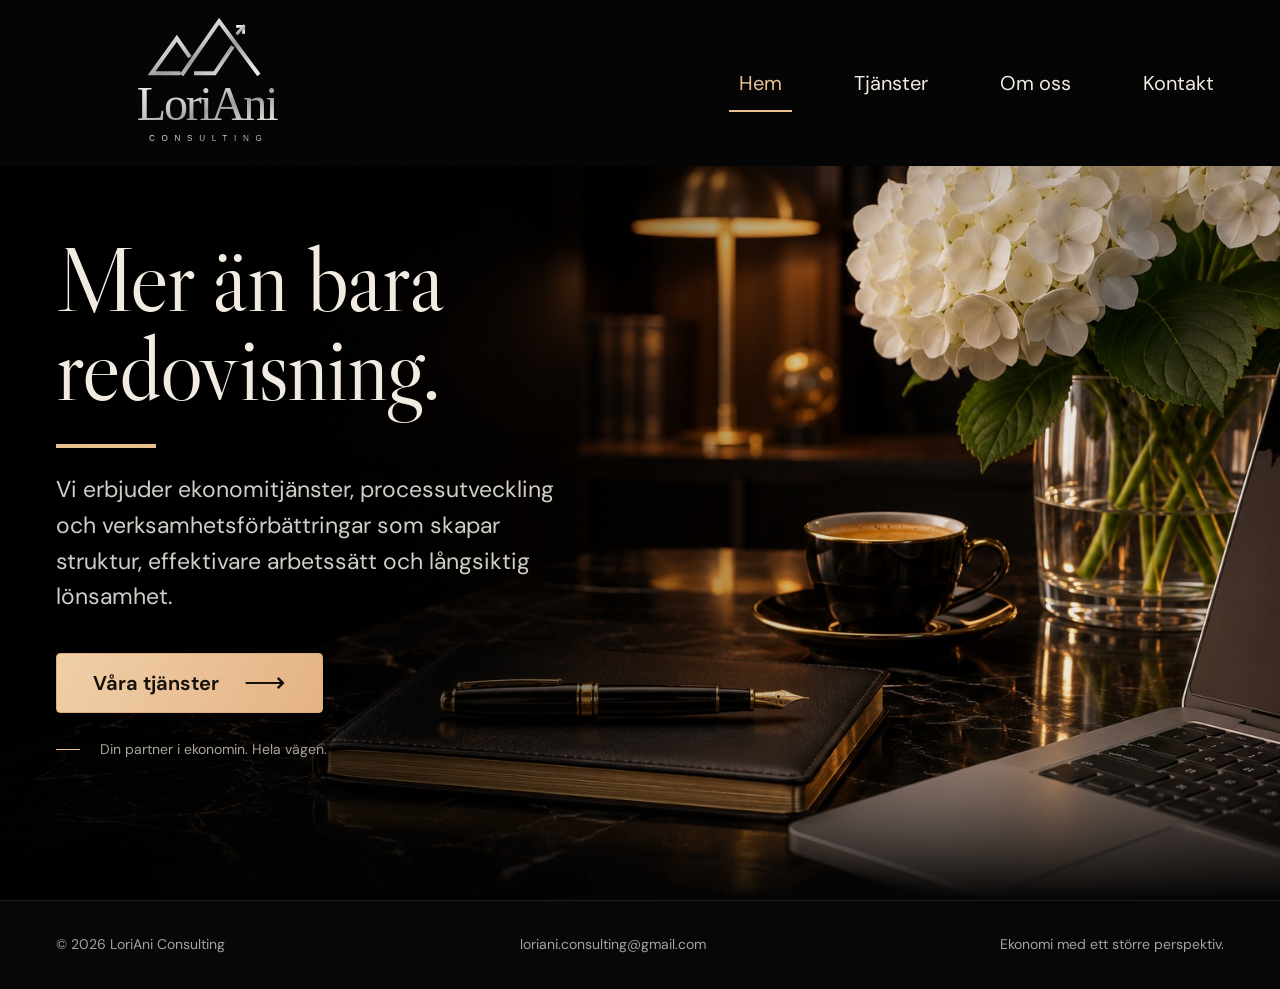
==== index.html @ d8bba94b "Build LoriAni Consulting responsive Swedish website" ====
<!doctype html>
<html lang="sv">
<head>
  <meta charset="utf-8">
  <meta name="viewport" content="width=device-width, initial-scale=1">
  <meta name="theme-color" content="#080808">
  <title>LoriAni Consulting | Mer än bara redovisning</title>
  <meta name="description" content="Ekonomitjänster, redovisning och verksamhetsutveckling som skapar struktur, effektivare arbetssätt och långsiktig lönsamhet.">
  <link rel="canonical" href="https://samirah90.github.io/loriani_consulting/">
  <meta property="og:type" content="website">
  <meta property="og:locale" content="sv_SE">
  <meta property="og:site_name" content="LoriAni Consulting">
  <meta property="og:title" content="LoriAni Consulting | Mer än bara redovisning">
  <meta property="og:description" content="Ekonomitjänster, redovisning och verksamhetsutveckling som skapar struktur, effektivare arbetssätt och långsiktig lönsamhet.">
  <meta property="og:url" content="https://samirah90.github.io/loriani_consulting/">
  <meta property="og:image" content="https://samirah90.github.io/loriani_consulting/assets/office.jpg">
  <meta name="twitter:card" content="summary_large_image">
  <link rel="icon" type="image/svg+xml" href="assets/favicon.svg">
  <link rel="preconnect" href="https://fonts.googleapis.com">
  <link rel="preconnect" href="https://fonts.gstatic.com" crossorigin>
  <link rel="preload" as="image" href="assets/office.jpg" fetchpriority="high">
  <link rel="stylesheet" href="assets/site.css">
  <script src="assets/site.js" defer></script>
</head>
<body>
  <a class="skip-link" href="#main">Hoppa till innehållet</a>
  <header class="site-header">
    <div class="container header-inner">
      <a class="brand" href="index.html" aria-label="LoriAni Consulting – hem"><img src="assets/logo.svg" width="330" height="204" alt="LoriAni Consulting"></a>
      <button class="menu-toggle" type="button" aria-label="Öppna eller stäng menyn" aria-controls="navigation" aria-expanded="false"><span></span><span></span></button>
      <nav class="nav" id="navigation" aria-label="Huvudmeny"><a href="index.html" aria-current="page">Hem</a><a href="tjanster.html">Tjänster</a><a href="om-oss.html">Om oss</a><a href="kontakt.html">Kontakt</a></nav>
    </div>
  </header>
  
<main id="main" class="home-hero">
  <div class="container home-content">
    <h1>Mer än bara<br>redovisning.</h1>
    <span class="gold-rule" aria-hidden="true"></span>
    <p>Vi erbjuder ekonomitjänster, processutveckling och verksamhetsförbättringar som skapar struktur, effektivare arbetssätt och långsiktig lönsamhet.</p>
    <a class="button" href="tjanster.html">Våra tjänster<span class="arrow" aria-hidden="true">⟶</span></a>
    <div class="home-explore">Din partner i ekonomin. Hela vägen.</div>
  </div>
</main>
  <footer class="site-footer"><div class="container footer-inner"><p>© 2026 LoriAni Consulting</p><a href="mailto:loriani.consulting@gmail.com">loriani.consulting@gmail.com</a><p>Ekonomi med ett större perspektiv.</p></div></footer>
</body>
</html>
---- assets/site.css ----
@import url('https://fonts.googleapis.com/css2?family=DM+Sans:wght@400;450;500;550;600;650;700&family=Libre+Caslon+Display&display=swap');

:root{color-scheme:dark;--bg:#080808;--text:#f1ebe1;--muted:#c6c4c0;--gold:#e8c18f;--line:rgba(226,191,145,.35);--serif:'Libre Caslon Display',Georgia,'Times New Roman',serif;--sans:'DM Sans',Arial,sans-serif}
*{box-sizing:border-box}html{scroll-behavior:smooth;scroll-padding-top:24px}body{margin:0;background:var(--bg);color:var(--text);font-family:var(--sans);font-size:18px;font-weight:400;line-height:1.55;-webkit-font-smoothing:antialiased}a{color:inherit;text-decoration:none}button,input,textarea{font:inherit}button,a,input,textarea{-webkit-tap-highlight-color:transparent}button{cursor:pointer}a:focus-visible,button:focus-visible,input:focus-visible,textarea:focus-visible{outline:2px solid var(--gold);outline-offset:6px}::selection{background:#e8c18f;color:#111}img,svg{display:block;max-width:100%}.container{width:min(1200px,calc(100% - 112px));margin-inline:auto}.skip-link{position:fixed;top:10px;left:10px;z-index:100;transform:translateY(-150%);background:var(--gold);color:#111;padding:10px 18px}.skip-link:focus{transform:translateY(0)}
.site-header{position:relative;z-index:10;background:#050505}.header-inner{min-height:166px;display:flex;align-items:center;justify-content:space-between;gap:40px}.brand{width:245px;margin-left:28px;flex-shrink:0}.brand img{width:100%;height:154px;object-fit:contain}.nav{display:flex;align-items:center;gap:52px}.nav a{position:relative;display:block;padding:17px 10px;font-size:20px;white-space:nowrap;transition:color .2s}.nav a::after{content:'';position:absolute;bottom:4px;left:0;right:0;height:2px;background:var(--gold);transform:scaleX(0);transition:transform .2s}.nav a:hover,.nav a[aria-current=page]{color:var(--gold)}.nav a:hover::after,.nav a[aria-current=page]::after{transform:scaleX(1)}.menu-toggle{display:none;background:none;border:1px solid var(--line);border-radius:4px;color:var(--text);width:46px;height:44px;padding:12px}.menu-toggle span{display:block;background:currentColor;height:1px;margin:5px 0;transition:transform .2s}
h1,h2,h3,p{margin-top:0}h1,h2,h3{font-family:var(--serif);font-weight:400;line-height:1.02}h1{font-size:clamp(64px,6.7vw,94px);letter-spacing:-1.7px}h2{font-size:48px;letter-spacing:-.6px}h3{font-size:30px;letter-spacing:-.3px}p{color:var(--muted)}.gold-rule{display:block;width:100px;height:4px;background:var(--gold);margin:25px 0}.button{display:inline-flex;justify-content:center;align-items:center;gap:25px;min-height:60px;padding:14px 36px;border:1px solid #dcad7d;border-radius:4px;background:linear-gradient(115deg,#f0cfa7,#e4b385);color:#16110c;font-size:20px;font-weight:650;line-height:1.3;box-shadow:0 6px 25px #0003;transition:transform .2s,filter .2s}.button:hover{filter:brightness(1.08);transform:translateY(-2px)}.button .arrow{font-size:29px;line-height:1;font-weight:400}.gold-subtitle{font-family:var(--serif);font-size:clamp(29px,3.4vw,45px);line-height:1.2;font-style:italic;color:var(--gold);letter-spacing:-.4px}.icon{width:52px;height:52px;color:var(--gold);fill:none;stroke:currentColor;stroke-width:1.5;stroke-linecap:round;stroke-linejoin:round;flex-shrink:0}.site-footer{border-top:1px solid rgba(232,193,143,.12);background:#070707}.footer-inner{min-height:88px;display:flex;align-items:center;justify-content:space-between;gap:24px;font-size:14px;color:#a5a29c}.footer-inner p{margin:0;color:inherit}.footer-inner a:hover{color:var(--gold)}
.home-hero{position:relative;isolation:isolate;min-height:calc(100svh - 166px);max-height:1000px;display:flex;align-items:center;overflow:hidden}.home-hero::before{content:'';position:absolute;inset:0;z-index:-2;background:url('office.jpg') center 58%/cover no-repeat}.home-hero::after{content:'';position:absolute;inset:0;z-index:-1;background:linear-gradient(90deg,rgba(0,0,0,.9),rgba(0,0,0,.65) 34%,rgba(0,0,0,.08) 67%),linear-gradient(0deg,#050505 0%,transparent 18%,transparent 85%,#0002)}.home-content{padding-top:38px;padding-bottom:108px}.home-content h1{max-width:650px;margin-bottom:0;font-size:clamp(72px,7.1vw,102px);line-height:.98}.home-content .gold-rule{margin:31px 0 24px}.home-content p{max-width:535px;font-size:23px;line-height:1.55;color:#d0cec9;margin-bottom:38px}.home-content .button{min-width:248px}.home-explore{display:flex;gap:20px;align-items:center;margin-top:26px;color:#a9a39b;font-size:14px}.home-explore::before{content:'';width:24px;height:1px;background:var(--gold)}
.services-main{position:relative;isolation:isolate;padding-top:28px;padding-bottom:52px;background:linear-gradient(180deg,#070707,#10100f 70%,#090909)}.services-main::before{content:'';position:absolute;inset:0 0 auto;height:350px;z-index:-1;background:linear-gradient(90deg,#080808 16%,#080808d9 39%,#08080819 85%),linear-gradient(0deg,#10100f,transparent 65%),url('office.jpg') right 54%/cover no-repeat;opacity:.8}.page-intro h1{margin-bottom:0}.page-intro .gold-rule{margin:17px 0}.page-intro>p{max-width:790px;font-size:20px;line-height:1.5;margin-bottom:0}.service-grid{display:grid;grid-template-columns:repeat(3,1fr);margin-top:52px}.service-card{display:flex;gap:23px;padding:23px 26px 27px;position:relative}.service-card:nth-child(3n+1){padding-left:4px}.service-card:nth-child(3n){padding-right:0}.service-card:nth-child(-n+3){border-bottom:1px solid var(--line)}.service-card:not(:nth-child(3n))::after{content:'';position:absolute;right:0;top:14px;bottom:14px;width:1px;background:var(--line)}.service-card h2{font-size:29px;line-height:1.08;margin:11px 0 13px;letter-spacing:-.5px}.service-card p{font-size:17px;line-height:1.5;margin-bottom:0}.service-card .icon{margin-top:4px}.service-cta{display:flex;align-items:center;gap:50px;padding:39px 70px 0;margin-top:24px;border-top:1px solid var(--line)}.service-cta .button{min-width:245px;flex-shrink:0}.cta-message{display:flex;align-items:center;gap:27px;border-left:1px solid var(--line);padding-left:40px}.cta-message h2{font-family:var(--sans);font-size:21px;line-height:1.4;letter-spacing:0;margin:0 0 4px;font-weight:550}.cta-message p{font-size:16px;line-height:1.45;margin:0}.cta-message .icon{width:47px;height:47px}
.about-main{position:relative;isolation:isolate;padding-top:18px;padding-bottom:54px;overflow:hidden}.about-main::before{content:'';position:absolute;z-index:-1;right:-1%;top:-40px;width:59%;height:390px;background:linear-gradient(90deg,#080808,transparent 25%),linear-gradient(0deg,#080808,transparent 24%),url('growth.jpg') center/cover no-repeat}.about-intro h1{font-size:clamp(56px,5.4vw,77px);margin:0;white-space:nowrap}.about-intro .gold-rule{margin:14px 0 10px}.about-intro .gold-subtitle{margin-bottom:12px}.about-copy{max-width:690px;font-size:20px;line-height:1.42}.about-copy p{margin-bottom:8px;color:#e0ded8}.about-copy strong{color:var(--gold);font-weight:650}.about-details{display:grid;grid-template-columns:1.65fr 1fr;gap:45px;margin-top:28px}.about-details h2{font-style:italic;color:var(--gold);font-size:38px;line-height:1.12;margin-bottom:18px}.practice-heading{display:flex;align-items:center;gap:28px}.practice-heading::after{content:'';height:1px;flex:1;background:linear-gradient(90deg,var(--line),transparent)}.practice-list{margin:0}.practice-row{display:grid;grid-template-columns:40px 242px 1fr;align-items:center;gap:17px;padding:10px 0;border-bottom:1px solid var(--line)}.practice-row:last-child{border-bottom:0}.practice-row .icon{width:35px;height:35px}.practice-row dt{font-weight:600;font-size:17px;line-height:1.25}.practice-row dd{margin:0;padding-left:18px;border-left:1px solid var(--gold);font-size:15px;line-height:1.35;color:#d3d0ca}.working-style{border-left:1px solid var(--line);padding-left:35px;margin-top:7px}.working-style p{font-size:17px;line-height:1.5;color:#dedbd5;margin-bottom:15px}.check-list{padding:0;margin:0 0 29px;list-style:none}.check-list li{position:relative;padding-left:34px;font-size:17px;font-weight:550;margin:7px 0}.check-list li::before{content:'';position:absolute;left:3px;top:7px;width:16px;height:8px;border:solid var(--gold);border-width:0 0 3px 3px;transform:rotate(-45deg)}.working-style .button{width:100%}
.contact-main{position:relative;isolation:isolate;overflow:hidden;min-height:calc(100svh - 166px);padding:20px 0 62px;background:radial-gradient(ellipse at 70% 90%,#4b321622,transparent 50%)}.contact-main::before{content:'';position:absolute;inset:auto 0 -50px;z-index:-1;height:420px;background:url('waves.svg') center bottom/cover no-repeat;pointer-events:none}.contact-grid{display:grid;grid-template-columns:1.15fr 1fr;align-items:start;gap:65px}.contact-copy{padding-top:35px}.contact-copy h1{margin:0;font-size:clamp(68px,6.4vw,90px)}.contact-copy .gold-rule{margin:22px 0}.contact-copy .gold-subtitle{font-size:41px;max-width:600px;margin-bottom:31px}.contact-copy h2{font-family:var(--sans);font-size:23px;font-weight:600;letter-spacing:0;line-height:1.4;margin-bottom:17px}.contact-copy>p:last-child{max-width:555px;font-size:22px;line-height:1.52;color:#ddd9d2}.contact-panel{padding:28px 36px 22px;border:1px solid #e1bd8f;border-radius:27px;background:linear-gradient(145deg,#4a372536,#0d0c0be8 24%,#0b0a09f5 85%,#62422525);box-shadow:inset 0 0 28px #bc8f5e0d,0 15px 50px #0004}.form-heading{display:flex;align-items:center;justify-content:center;gap:23px;padding:0 0 20px;border-bottom:1px solid var(--line);margin-bottom:17px}.form-heading h2{font-size:31px;line-height:1.08;margin:0;letter-spacing:0}.form-heading .icon{width:49px;height:49px}.form-field{margin:11px 0}.form-field label{display:block;font-size:18px;font-weight:500;margin-bottom:3px;line-height:1.4}input,textarea{width:100%;border:1px solid #8f8374;border-radius:8px;background:#ffffff09;color:var(--text);padding:9px 13px;font-size:16px;line-height:1.35;transition:border-color .2s,background .2s}input::placeholder,textarea::placeholder{color:#aaa69e}input:hover,textarea:hover{border-color:var(--gold)}input:focus,textarea:focus{background:#ffffff0d;border-color:var(--gold);outline-offset:3px}textarea{min-height:90px;resize:vertical}.contact-panel .button{width:100%;font-size:22px;margin-top:2px}.form-note{font-size:13px;text-align:center;line-height:1.4;margin:10px 0 0;color:#aaa398}.form-status{font-size:15px;color:var(--gold);margin:12px 0 0}.form-status:empty{display:none}.email-link{display:flex;align-items:center;justify-content:center;gap:15px;border-top:1px solid var(--line);padding-top:17px;margin-top:18px;font-size:19px;font-weight:500;overflow-wrap:anywhere}.email-link:hover{color:var(--gold)}.email-link .icon{width:31px;height:31px}
@media(min-width:1500px){.home-hero{min-height:760px}.home-content{padding-bottom:100px}.services-main,.about-main{min-height:calc(100svh - 254px);display:flex;align-items:center}.contact-main{display:flex;align-items:center}.about-main::before{height:450px;top:0}.about-details{margin-top:40px}.service-grid{margin-top:70px}}
@media(max-width:1100px){.container{width:calc(100% - 72px)}.header-inner{min-height:140px}.brand{width:215px;margin-left:0}.brand img{height:135px}.nav{gap:27px}.nav a{font-size:18px}.home-hero{min-height:calc(100svh - 140px)}.home-content{padding-bottom:80px}.home-content h1{font-size:80px}.home-content p{max-width:480px;font-size:21px}.service-card{gap:17px;padding-inline:20px}.service-card .icon{width:40px;height:40px}.service-card h2{font-size:26px}.service-card p{font-size:16px}.service-cta{padding:32px 15px 0;gap:30px}.cta-message{padding-left:28px;gap:20px}.about-intro h1{font-size:62px}.about-copy{max-width:60%;font-size:18px}.about-details{gap:27px;grid-template-columns:1.6fr 1fr}.practice-row{grid-template-columns:32px 195px 1fr;gap:12px}.practice-row dt{font-size:15px}.practice-row dd{font-size:14px;padding-left:12px}.working-style{padding-left:25px}.about-details h2{font-size:32px}.contact-grid{gap:38px;grid-template-columns:1.05fr 1fr}.contact-copy h1{font-size:69px}.contact-copy .gold-subtitle{font-size:35px}.contact-copy h2{font-size:20px}.contact-copy>p:last-child{font-size:20px}.contact-panel{padding-inline:25px}.form-heading h2{font-size:28px}.email-link{font-size:16px}.contact-main{min-height:calc(100svh - 140px)}}
@media(max-width:800px){.container{width:calc(100% - 48px)}.header-inner{min-height:116px}.brand{width:180px}.brand img{height:112px}.nav{gap:15px}.nav a{font-size:16px;padding-inline:7px}.home-hero{min-height:calc(100svh - 116px)}.home-content{padding-top:35px;padding-bottom:90px}.home-content h1{font-size:73px}.home-content p{max-width:425px;font-size:20px}.home-hero::before{background-position:62% center}.home-hero::after{background:linear-gradient(90deg,#000e,#0009 50%,#0001),linear-gradient(0deg,#050505,transparent 22%)}.service-grid{grid-template-columns:repeat(2,1fr);margin-top:38px}.service-card:nth-child(n){padding:25px 20px;border:0;border-bottom:1px solid var(--line)}.service-card:nth-child(2n+1){padding-left:0}.service-card:nth-child(2n){padding-right:0}.service-card:nth-child(n)::after{display:none}.service-card:nth-child(2n+1)::after{display:block}.service-card:nth-last-child(-n+2){border-bottom:0}.service-cta{padding-inline:0;gap:25px}.service-cta .button{min-width:190px;padding-inline:20px}.cta-message{padding-left:25px}.cta-message .icon{display:none}.cta-message h2{font-size:18px}.cta-message p{font-size:15px}.page-intro h1{font-size:69px}.page-intro>p{font-size:18px;max-width:580px}.about-main{padding-top:28px}.about-intro h1{white-space:normal;font-size:58px;max-width:580px}.about-intro .gold-subtitle{font-size:34px}.about-copy{max-width:72%;font-size:17px}.about-main::before{top:80px;width:70%;right:-10%;opacity:.7}.about-details{grid-template-columns:1fr;gap:28px;margin-top:35px}.practice-row{grid-template-columns:36px 240px 1fr;gap:16px}.practice-row dt{font-size:17px}.practice-row dd{font-size:16px}.working-style{padding:26px 0 0;border-left:0;border-top:1px solid var(--line)}.working-style .button{width:auto;min-width:230px}.check-list{display:grid;grid-template-columns:1fr 1fr;margin-bottom:24px}.about-details h2{font-size:36px}.contact-grid{grid-template-columns:1fr;gap:26px;max-width:620px;margin:auto}.contact-copy{padding-top:13px}.contact-copy h1{font-size:73px}.contact-copy .gold-subtitle{font-size:35px;margin-bottom:23px}.contact-copy>p:last-child{font-size:19px;margin-bottom:0}.contact-main::before{bottom:20%;height:500px;width:180%;left:-50%;opacity:.5}.contact-panel{padding:28px 32px}.form-heading h2{font-size:33px}.email-link{font-size:19px}.footer-inner{font-size:13px}}
@media(max-width:560px){body{font-size:17px}.container{width:calc(100% - 40px)}.header-inner{min-height:104px;gap:18px}.brand{width:158px;margin-left:-12px}.brand img{height:100px}.menu-toggle{display:block}.nav{display:none;position:absolute;top:104px;left:0;right:0;gap:0;padding:14px 20px 23px;background:#080808f7;border-bottom:1px solid var(--line);box-shadow:0 20px 30px #0005}.nav.is-open{display:flex;flex-direction:column;align-items:stretch}.nav a{padding:11px 10px;font-size:18px}.nav a::after{bottom:3px;right:auto;width:35px;left:10px}.menu-toggle[aria-expanded=true] span:first-child{transform:translateY(3px) rotate(45deg)}.menu-toggle[aria-expanded=true] span:last-child{transform:translateY(-3px) rotate(-45deg)}.home-hero{min-height:calc(100svh - 104px);align-items:flex-start;max-height:none}.home-content{padding-top:51px;padding-bottom:185px}.home-content h1{font-size:clamp(58px,13.7vw,76px);letter-spacing:-1px;line-height:1.03}.home-content .gold-rule{width:75px;height:3px;margin:25px 0 21px}.home-content p{font-size:18px;max-width:340px;margin-bottom:28px;line-height:1.6}.home-content .button{min-width:217px;min-height:55px;font-size:18px;padding:13px 25px}.home-hero::before{background-position:65% bottom;background-size:auto 100%}.home-hero::after{background:linear-gradient(90deg,#000d,#0007 75%),linear-gradient(0deg,#050505,transparent 18%,#0002 60%,#0008)}.home-explore{font-size:13px;margin-top:19px}.services-main{padding-top:33px;padding-bottom:38px}.services-main::before{height:270px;opacity:.45;background-position:right center}.page-intro h1{font-size:59px;letter-spacing:-1px}.page-intro>p{font-size:17px}.gold-rule{width:74px;height:3px}.service-grid{grid-template-columns:1fr;margin-top:24px}.service-card:nth-child(n){padding:23px 0;gap:22px;border-bottom:1px solid var(--line)}.service-card:last-child{border-bottom:0}.service-card:nth-child(n)::after{display:none}.service-card .icon{width:43px;height:43px}.service-card h2{font-size:29px;margin-top:5px;margin-bottom:9px}.service-card p{font-size:16px}.service-cta{flex-direction:column-reverse;align-items:stretch;gap:23px;margin-top:20px;padding-top:25px}.service-cta .button{width:100%}.cta-message{padding:0;border:0;gap:18px}.cta-message .icon{display:block;width:43px;height:43px}.cta-message h2{font-size:18px}.cta-message p{font-size:15px}.about-main{padding-top:30px;padding-bottom:38px}.about-intro h1{font-size:53px;letter-spacing:-1px;max-width:350px}.about-intro .gold-rule{margin-top:20px;margin-bottom:19px}.about-intro .gold-subtitle{font-size:31px;max-width:340px}.about-copy{max-width:100%;padding-top:170px;font-size:17px}.about-main::before{width:100%;height:290px;top:200px;right:-12%;opacity:.95;background:linear-gradient(90deg,#08080899,transparent 30%),linear-gradient(0deg,#080808,transparent 25%,transparent 75%,#080808),url('growth.jpg') center/cover}.about-copy p{margin-bottom:14px}.about-details{margin-top:25px}.about-details h2{font-size:33px}.practice-heading{gap:15px}.practice-row{grid-template-columns:35px 1fr;gap:5px 16px;padding:15px 0}.practice-row .icon{grid-row:1/3;align-self:start;width:33px;height:33px}.practice-row dt{font-size:16px;line-height:1.4}.practice-row dd{grid-column:2;padding-left:0;border-left:0;font-size:15px;line-height:1.5}.working-style{padding-top:26px}.working-style p{font-size:16px}.check-list{display:block}.check-list li{font-size:16px;margin:10px 0}.working-style .button{width:100%}.contact-main{padding-top:24px;padding-bottom:38px}.contact-copy{padding-top:5px}.contact-copy h1{font-size:61px;letter-spacing:-1.5px}.contact-copy .gold-rule{margin:21px 0}.contact-copy .gold-subtitle{font-size:31px;margin-bottom:26px}.contact-copy h2{font-size:19px;max-width:330px}.contact-copy>p:last-child{font-size:17px;line-height:1.6}.contact-grid{gap:31px}.contact-panel{padding:25px 20px 22px;border-radius:19px}.form-heading{gap:15px;padding-bottom:19px;margin-bottom:19px}.form-heading h2{font-size:27px}.form-heading .icon{width:39px;height:39px}.form-field{margin:14px 0}.form-field label{font-size:16px;margin-bottom:6px}input,textarea{padding:11px 12px;font-size:16px}.contact-panel .button{font-size:19px;min-height:56px;padding-inline:18px}.email-link{gap:10px;font-size:clamp(14px,3.8vw,18px);padding-top:18px}.email-link .icon{width:26px;height:26px}.form-note{font-size:13px}.footer-inner{padding-block:22px;min-height:95px;flex-direction:column;gap:6px;text-align:center;font-size:13px}.button .arrow{font-size:26px}}
@media(prefers-reduced-motion:reduce){html{scroll-behavior:auto}*,*::before,*::after{transition:none!important;animation:none!important}}
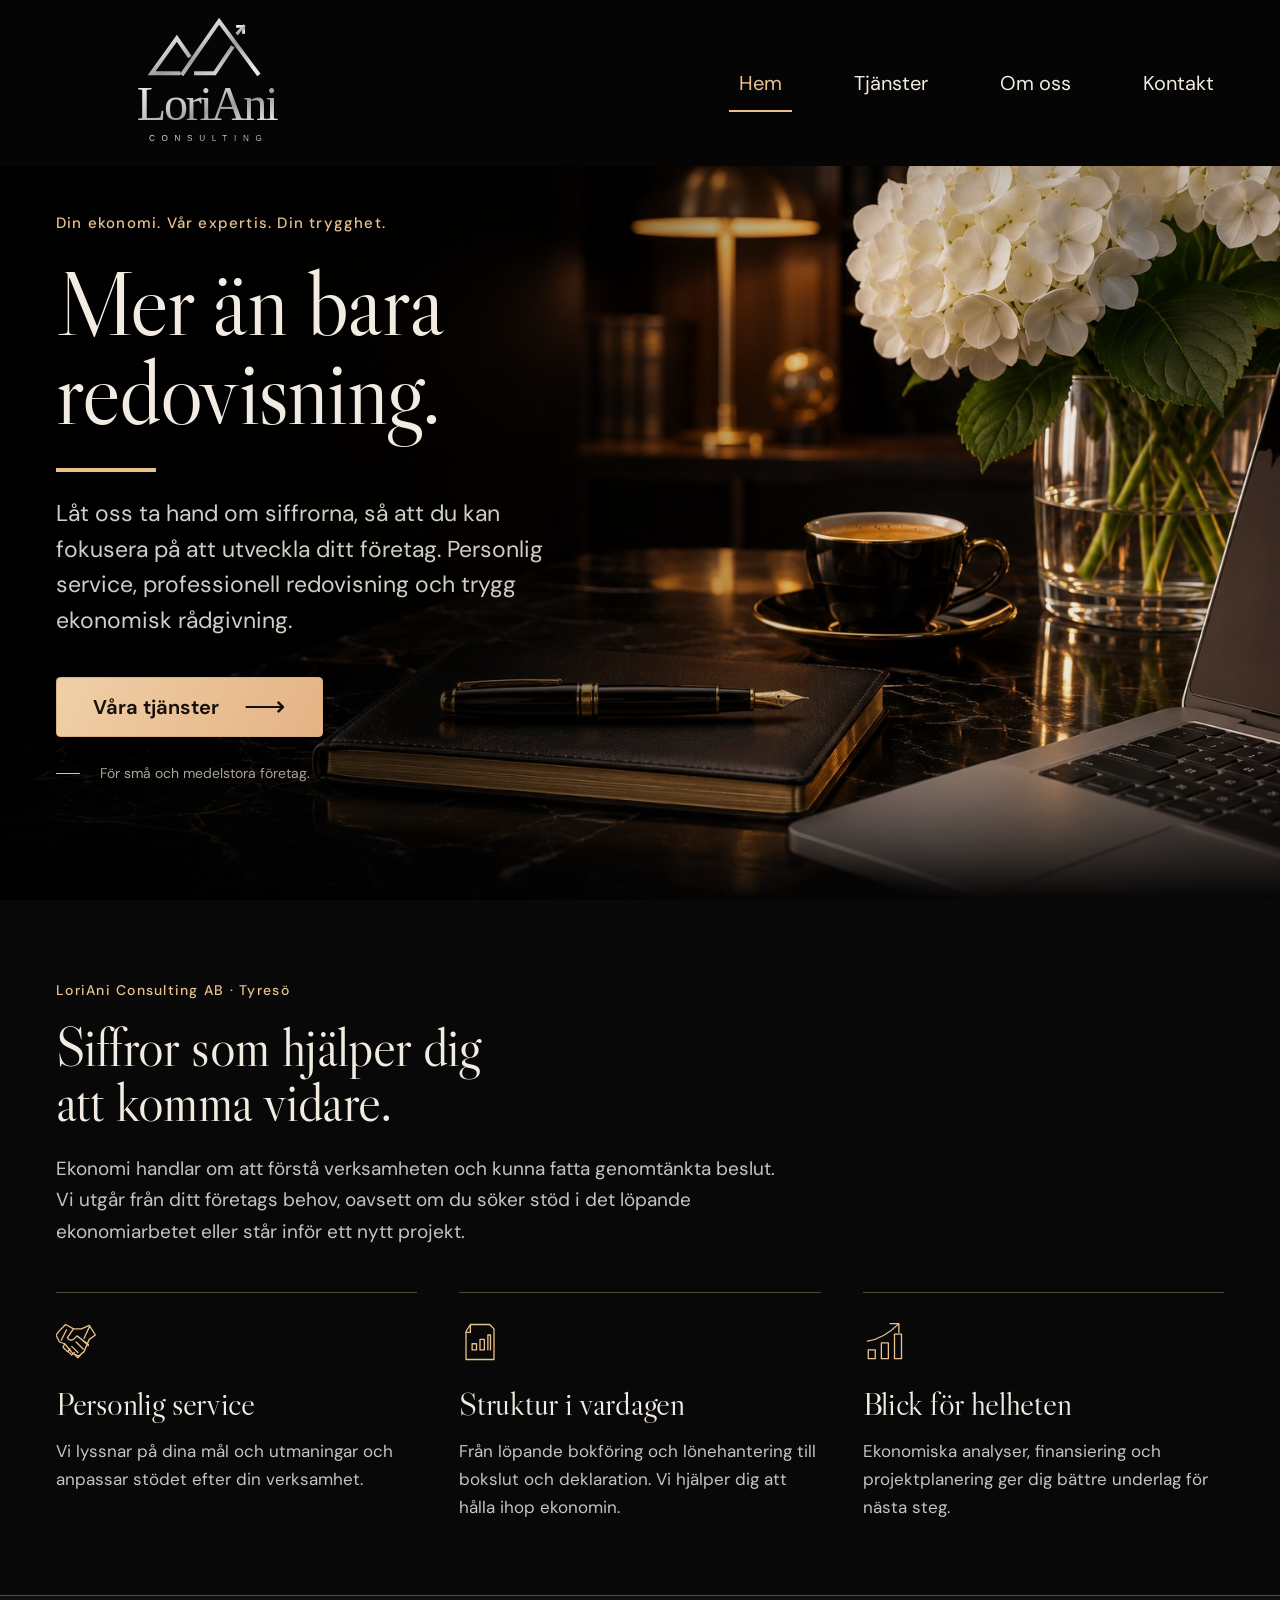
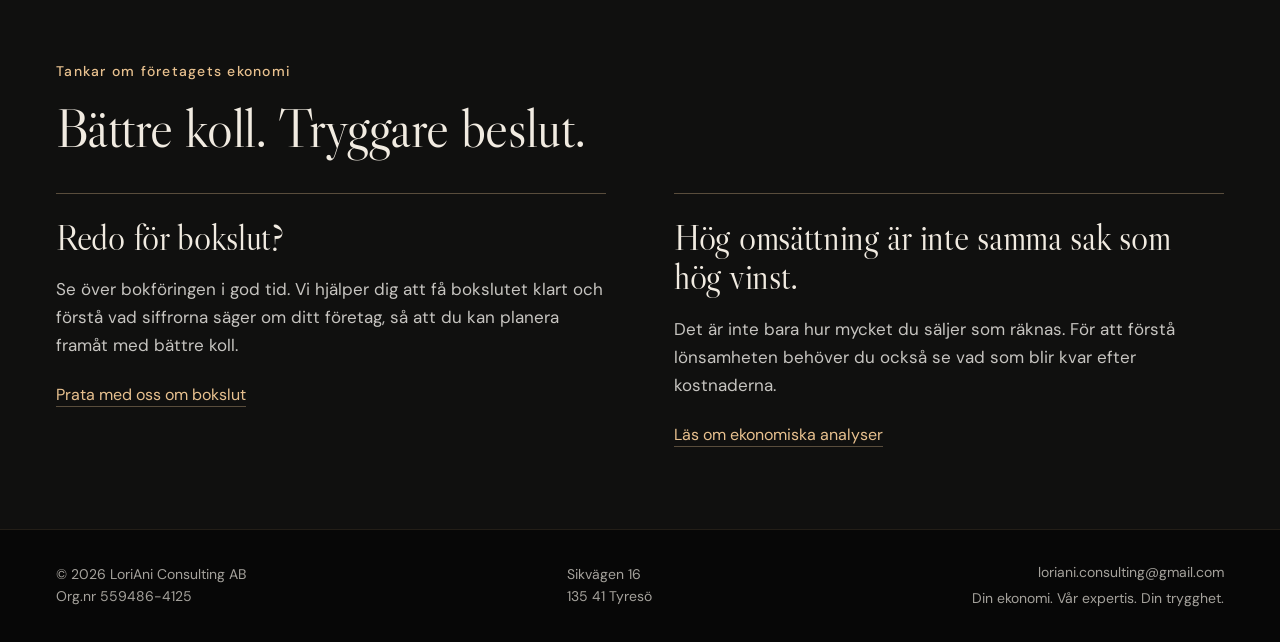
==== commit 3b8d3b67: "Update company details and adapt website copy from business Instagram" ====
--- a/index.html
+++ b/index.html
@@ -4,14 +4,14 @@
   <meta charset="utf-8">
   <meta name="viewport" content="width=device-width, initial-scale=1">
   <meta name="theme-color" content="#080808">
-  <title>LoriAni Consulting | Mer än bara redovisning</title>
-  <meta name="description" content="Ekonomitjänster, redovisning och verksamhetsutveckling som skapar struktur, effektivare arbetssätt och långsiktig lönsamhet.">
+  <title>LoriAni Consulting AB | Din ekonomi. Vår expertis. Din trygghet.</title>
+  <meta name="description" content="Personlig service, professionell redovisning och ekonomisk rådgivning för små och medelstora företag. LoriAni Consulting AB i Tyresö.">
   <link rel="canonical" href="https://samirah90.github.io/loriani_consulting/">
   <meta property="og:type" content="website">
   <meta property="og:locale" content="sv_SE">
-  <meta property="og:site_name" content="LoriAni Consulting">
-  <meta property="og:title" content="LoriAni Consulting | Mer än bara redovisning">
-  <meta property="og:description" content="Ekonomitjänster, redovisning och verksamhetsutveckling som skapar struktur, effektivare arbetssätt och långsiktig lönsamhet.">
+  <meta property="og:site_name" content="LoriAni Consulting AB">
+  <meta property="og:title" content="LoriAni Consulting AB | Din ekonomi. Vår expertis. Din trygghet.">
+  <meta property="og:description" content="Personlig service, professionell redovisning och ekonomisk rådgivning för små och medelstora företag. LoriAni Consulting AB i Tyresö.">
   <meta property="og:url" content="https://samirah90.github.io/loriani_consulting/">
   <meta property="og:image" content="https://samirah90.github.io/loriani_consulting/assets/office.jpg">
   <meta name="twitter:card" content="summary_large_image">
@@ -20,7 +20,9 @@
   <link rel="preconnect" href="https://fonts.gstatic.com" crossorigin>
   <link rel="preload" as="image" href="assets/office.jpg" fetchpriority="high">
   <link rel="stylesheet" href="assets/site.css">
+  <link rel="stylesheet" href="assets/content.css">
   <script src="assets/site.js" defer></script>
+  <script type="application/ld+json">{"@context": "https://schema.org", "@type": "Organization", "name": "LoriAni Consulting AB", "url": "https://samirah90.github.io/loriani_consulting/", "logo": "https://samirah90.github.io/loriani_consulting/assets/logo.svg", "email": "loriani.consulting@gmail.com", "identifier": "559486-4125", "foundingDate": "2024-06-11", "address": {"@type": "PostalAddress", "streetAddress": "Sikvägen 16", "postalCode": "135 41", "addressLocality": "Tyresö", "addressCountry": "SE"}}</script>
 </head>
 <body>
   <a class="skip-link" href="#main">Hoppa till innehållet</a>
@@ -31,16 +33,27 @@
       <nav class="nav" id="navigation" aria-label="Huvudmeny"><a href="index.html" aria-current="page">Hem</a><a href="tjanster.html">Tjänster</a><a href="om-oss.html">Om oss</a><a href="kontakt.html">Kontakt</a></nav>
     </div>
   </header>
-  
-<main id="main" class="home-hero">
+
+<main id="main">
+<section class="home-hero" aria-labelledby="home-title">
   <div class="container home-content">
-    <h1>Mer än bara<br>redovisning.</h1>
+    <p class="hero-eyebrow">Din ekonomi. Vår expertis. Din trygghet.</p>
+    <h1 id="home-title">Mer än bara<br>redovisning.</h1>
     <span class="gold-rule" aria-hidden="true"></span>
-    <p>Vi erbjuder ekonomitjänster, processutveckling och verksamhetsförbättringar som skapar struktur, effektivare arbetssätt och långsiktig lönsamhet.</p>
+    <p>Låt oss ta hand om siffrorna, så att du kan fokusera på att utveckla ditt företag. Personlig service, professionell redovisning och trygg ekonomisk rådgivning.</p>
     <a class="button" href="tjanster.html">Våra tjänster<span class="arrow" aria-hidden="true">⟶</span></a>
-    <div class="home-explore">Din partner i ekonomin. Hela vägen.</div>
+    <div class="home-explore">För små och medelstora företag.</div>
   </div>
+</section>
+<section class="home-intro" aria-labelledby="intro-title"><div class="container">
+  <div class="intro-heading"><p class="section-kicker">LoriAni Consulting AB · Tyresö</p><h2 id="intro-title">Siffror som hjälper dig<br>att komma vidare.</h2><p>Ekonomi handlar om att förstå verksamheten och kunna fatta genomtänkta beslut. Vi utgår från ditt företags behov, oavsett om du söker stöd i det löpande ekonomiarbetet eller står inför ett nytt projekt.</p></div>
+  <div class="value-grid"><article><svg class="icon" viewBox="0 0 48 48" aria-hidden="true"><path d="m4 11 7-7 9 5h9l9-4 7 11-7 5-6 14-6 5-7-3-9-11-6-2-4-8zM12 10 6 22m32-15-6 13m-12-11-7 10c2 4 6 4 9 0l2-2 13 10M18 29l7 7m-2-12 8 8m-3-12 9 8M10 26l-2 4 5 5 3-3m-2 3 4 4 3-3m0 2 4 4 3-3"/></svg><h3>Personlig service</h3><p>Vi lyssnar på dina mål och utmaningar och anpassar stödet efter din verksamhet.</p></article><article><svg class="icon" viewBox="0 0 48 48" aria-hidden="true"><path d="M13 4h22l5 5v35H8V12zM13 4v9H8"/><path d="M15 33v-7h5v7zm9 0V21h5v12zm9 0V16h3v17"/></svg><h3>Struktur i vardagen</h3><p>Från löpande bokföring och lönehantering till bokslut och deklaration. Vi hjälper dig att hålla ihop ekonomin.</p></article><article><svg class="icon" viewBox="0 0 48 48" aria-hidden="true"><path d="M6 43V33h8v10zm15 0V25h8v18zm15 0V15h8v28zM5 23C19 21 32 12 41 3M31 3h10v10"/></svg><h3>Blick för helheten</h3><p>Ekonomiska analyser, finansiering och projektplanering ger dig bättre underlag för nästa steg.</p></article></div>
+</div></section>
+<section class="insights-section" aria-labelledby="insights-title"><div class="container">
+  <p class="section-kicker">Tankar om företagets ekonomi</p><h2 id="insights-title">Bättre koll. Tryggare beslut.</h2>
+  <div class="insight-grid"><article><h3>Redo för bokslut?</h3><p>Se över bokföringen i god tid. Vi hjälper dig att få bokslutet klart och förstå vad siffrorna säger om ditt företag, så att du kan planera framåt med bättre koll.</p><a class="text-link" href="kontakt.html">Prata med oss om bokslut</a></article><article><h3>Hög omsättning är inte samma sak som hög vinst.</h3><p>Det är inte bara hur mycket du säljer som räknas. För att förstå lönsamheten behöver du också se vad som blir kvar efter kostnaderna.</p><a class="text-link" href="tjanster.html#ekonomiska-analyser">Läs om ekonomiska analyser</a></article></div>
+</div></section>
 </main>
-  <footer class="site-footer"><div class="container footer-inner"><p>© 2026 LoriAni Consulting</p><a href="mailto:loriani.consulting@gmail.com">loriani.consulting@gmail.com</a><p>Ekonomi med ett större perspektiv.</p></div></footer>
+  <footer class="site-footer"><div class="container footer-inner"><p>© 2026 LoriAni Consulting AB<br><span>Org.nr 559486-4125</span></p><address>Sikvägen 16<br>135 41 Tyresö</address><div class="footer-contact"><a href="mailto:loriani.consulting@gmail.com">loriani.consulting@gmail.com</a><p>Din ekonomi. Vår expertis. Din trygghet.</p></div></div></footer>
 </body>
 </html>
--- a/assets/site.css
+++ b/assets/site.css
@@ -5,11 +5,11 @@
 .site-header{position:relative;z-index:10;background:#050505}.header-inner{min-height:166px;display:flex;align-items:center;justify-content:space-between;gap:40px}.brand{width:245px;margin-left:28px;flex-shrink:0}.brand img{width:100%;height:154px;object-fit:contain}.nav{display:flex;align-items:center;gap:52px}.nav a{position:relative;display:block;padding:17px 10px;font-size:20px;white-space:nowrap;transition:color .2s}.nav a::after{content:'';position:absolute;bottom:4px;left:0;right:0;height:2px;background:var(--gold);transform:scaleX(0);transition:transform .2s}.nav a:hover,.nav a[aria-current=page]{color:var(--gold)}.nav a:hover::after,.nav a[aria-current=page]::after{transform:scaleX(1)}.menu-toggle{display:none;background:none;border:1px solid var(--line);border-radius:4px;color:var(--text);width:46px;height:44px;padding:12px}.menu-toggle span{display:block;background:currentColor;height:1px;margin:5px 0;transition:transform .2s}
 h1,h2,h3,p{margin-top:0}h1,h2,h3{font-family:var(--serif);font-weight:400;line-height:1.02}h1{font-size:clamp(64px,6.7vw,94px);letter-spacing:-1.7px}h2{font-size:48px;letter-spacing:-.6px}h3{font-size:30px;letter-spacing:-.3px}p{color:var(--muted)}.gold-rule{display:block;width:100px;height:4px;background:var(--gold);margin:25px 0}.button{display:inline-flex;justify-content:center;align-items:center;gap:25px;min-height:60px;padding:14px 36px;border:1px solid #dcad7d;border-radius:4px;background:linear-gradient(115deg,#f0cfa7,#e4b385);color:#16110c;font-size:20px;font-weight:650;line-height:1.3;box-shadow:0 6px 25px #0003;transition:transform .2s,filter .2s}.button:hover{filter:brightness(1.08);transform:translateY(-2px)}.button .arrow{font-size:29px;line-height:1;font-weight:400}.gold-subtitle{font-family:var(--serif);font-size:clamp(29px,3.4vw,45px);line-height:1.2;font-style:italic;color:var(--gold);letter-spacing:-.4px}.icon{width:52px;height:52px;color:var(--gold);fill:none;stroke:currentColor;stroke-width:1.5;stroke-linecap:round;stroke-linejoin:round;flex-shrink:0}.site-footer{border-top:1px solid rgba(232,193,143,.12);background:#070707}.footer-inner{min-height:88px;display:flex;align-items:center;justify-content:space-between;gap:24px;font-size:14px;color:#a5a29c}.footer-inner p{margin:0;color:inherit}.footer-inner a:hover{color:var(--gold)}
 .home-hero{position:relative;isolation:isolate;min-height:calc(100svh - 166px);max-height:1000px;display:flex;align-items:center;overflow:hidden}.home-hero::before{content:'';position:absolute;inset:0;z-index:-2;background:url('office.jpg') center 58%/cover no-repeat}.home-hero::after{content:'';position:absolute;inset:0;z-index:-1;background:linear-gradient(90deg,rgba(0,0,0,.9),rgba(0,0,0,.65) 34%,rgba(0,0,0,.08) 67%),linear-gradient(0deg,#050505 0%,transparent 18%,transparent 85%,#0002)}.home-content{padding-top:38px;padding-bottom:108px}.home-content h1{max-width:650px;margin-bottom:0;font-size:clamp(72px,7.1vw,102px);line-height:.98}.home-content .gold-rule{margin:31px 0 24px}.home-content p{max-width:535px;font-size:23px;line-height:1.55;color:#d0cec9;margin-bottom:38px}.home-content .button{min-width:248px}.home-explore{display:flex;gap:20px;align-items:center;margin-top:26px;color:#a9a39b;font-size:14px}.home-explore::before{content:'';width:24px;height:1px;background:var(--gold)}
-.services-main{position:relative;isolation:isolate;padding-top:28px;padding-bottom:52px;background:linear-gradient(180deg,#070707,#10100f 70%,#090909)}.services-main::before{content:'';position:absolute;inset:0 0 auto;height:350px;z-index:-1;background:linear-gradient(90deg,#080808 16%,#080808d9 39%,#08080819 85%),linear-gradient(0deg,#10100f,transparent 65%),url('office.jpg') right 54%/cover no-repeat;opacity:.8}.page-intro h1{margin-bottom:0}.page-intro .gold-rule{margin:17px 0}.page-intro>p{max-width:790px;font-size:20px;line-height:1.5;margin-bottom:0}.service-grid{display:grid;grid-template-columns:repeat(3,1fr);margin-top:52px}.service-card{display:flex;gap:23px;padding:23px 26px 27px;position:relative}.service-card:nth-child(3n+1){padding-left:4px}.service-card:nth-child(3n){padding-right:0}.service-card:nth-child(-n+3){border-bottom:1px solid var(--line)}.service-card:not(:nth-child(3n))::after{content:'';position:absolute;right:0;top:14px;bottom:14px;width:1px;background:var(--line)}.service-card h2{font-size:29px;line-height:1.08;margin:11px 0 13px;letter-spacing:-.5px}.service-card p{font-size:17px;line-height:1.5;margin-bottom:0}.service-card .icon{margin-top:4px}.service-cta{display:flex;align-items:center;gap:50px;padding:39px 70px 0;margin-top:24px;border-top:1px solid var(--line)}.service-cta .button{min-width:245px;flex-shrink:0}.cta-message{display:flex;align-items:center;gap:27px;border-left:1px solid var(--line);padding-left:40px}.cta-message h2{font-family:var(--sans);font-size:21px;line-height:1.4;letter-spacing:0;margin:0 0 4px;font-weight:550}.cta-message p{font-size:16px;line-height:1.45;margin:0}.cta-message .icon{width:47px;height:47px}
-.about-main{position:relative;isolation:isolate;padding-top:18px;padding-bottom:54px;overflow:hidden}.about-main::before{content:'';position:absolute;z-index:-1;right:-1%;top:-40px;width:59%;height:390px;background:linear-gradient(90deg,#080808,transparent 25%),linear-gradient(0deg,#080808,transparent 24%),url('growth.jpg') center/cover no-repeat}.about-intro h1{font-size:clamp(56px,5.4vw,77px);margin:0;white-space:nowrap}.about-intro .gold-rule{margin:14px 0 10px}.about-intro .gold-subtitle{margin-bottom:12px}.about-copy{max-width:690px;font-size:20px;line-height:1.42}.about-copy p{margin-bottom:8px;color:#e0ded8}.about-copy strong{color:var(--gold);font-weight:650}.about-details{display:grid;grid-template-columns:1.65fr 1fr;gap:45px;margin-top:28px}.about-details h2{font-style:italic;color:var(--gold);font-size:38px;line-height:1.12;margin-bottom:18px}.practice-heading{display:flex;align-items:center;gap:28px}.practice-heading::after{content:'';height:1px;flex:1;background:linear-gradient(90deg,var(--line),transparent)}.practice-list{margin:0}.practice-row{display:grid;grid-template-columns:40px 242px 1fr;align-items:center;gap:17px;padding:10px 0;border-bottom:1px solid var(--line)}.practice-row:last-child{border-bottom:0}.practice-row .icon{width:35px;height:35px}.practice-row dt{font-weight:600;font-size:17px;line-height:1.25}.practice-row dd{margin:0;padding-left:18px;border-left:1px solid var(--gold);font-size:15px;line-height:1.35;color:#d3d0ca}.working-style{border-left:1px solid var(--line);padding-left:35px;margin-top:7px}.working-style p{font-size:17px;line-height:1.5;color:#dedbd5;margin-bottom:15px}.check-list{padding:0;margin:0 0 29px;list-style:none}.check-list li{position:relative;padding-left:34px;font-size:17px;font-weight:550;margin:7px 0}.check-list li::before{content:'';position:absolute;left:3px;top:7px;width:16px;height:8px;border:solid var(--gold);border-width:0 0 3px 3px;transform:rotate(-45deg)}.working-style .button{width:100%}
-.contact-main{position:relative;isolation:isolate;overflow:hidden;min-height:calc(100svh - 166px);padding:20px 0 62px;background:radial-gradient(ellipse at 70% 90%,#4b321622,transparent 50%)}.contact-main::before{content:'';position:absolute;inset:auto 0 -50px;z-index:-1;height:420px;background:url('waves.svg') center bottom/cover no-repeat;pointer-events:none}.contact-grid{display:grid;grid-template-columns:1.15fr 1fr;align-items:start;gap:65px}.contact-copy{padding-top:35px}.contact-copy h1{margin:0;font-size:clamp(68px,6.4vw,90px)}.contact-copy .gold-rule{margin:22px 0}.contact-copy .gold-subtitle{font-size:41px;max-width:600px;margin-bottom:31px}.contact-copy h2{font-family:var(--sans);font-size:23px;font-weight:600;letter-spacing:0;line-height:1.4;margin-bottom:17px}.contact-copy>p:last-child{max-width:555px;font-size:22px;line-height:1.52;color:#ddd9d2}.contact-panel{padding:28px 36px 22px;border:1px solid #e1bd8f;border-radius:27px;background:linear-gradient(145deg,#4a372536,#0d0c0be8 24%,#0b0a09f5 85%,#62422525);box-shadow:inset 0 0 28px #bc8f5e0d,0 15px 50px #0004}.form-heading{display:flex;align-items:center;justify-content:center;gap:23px;padding:0 0 20px;border-bottom:1px solid var(--line);margin-bottom:17px}.form-heading h2{font-size:31px;line-height:1.08;margin:0;letter-spacing:0}.form-heading .icon{width:49px;height:49px}.form-field{margin:11px 0}.form-field label{display:block;font-size:18px;font-weight:500;margin-bottom:3px;line-height:1.4}input,textarea{width:100%;border:1px solid #8f8374;border-radius:8px;background:#ffffff09;color:var(--text);padding:9px 13px;font-size:16px;line-height:1.35;transition:border-color .2s,background .2s}input::placeholder,textarea::placeholder{color:#aaa69e}input:hover,textarea:hover{border-color:var(--gold)}input:focus,textarea:focus{background:#ffffff0d;border-color:var(--gold);outline-offset:3px}textarea{min-height:90px;resize:vertical}.contact-panel .button{width:100%;font-size:22px;margin-top:2px}.form-note{font-size:13px;text-align:center;line-height:1.4;margin:10px 0 0;color:#aaa398}.form-status{font-size:15px;color:var(--gold);margin:12px 0 0}.form-status:empty{display:none}.email-link{display:flex;align-items:center;justify-content:center;gap:15px;border-top:1px solid var(--line);padding-top:17px;margin-top:18px;font-size:19px;font-weight:500;overflow-wrap:anywhere}.email-link:hover{color:var(--gold)}.email-link .icon{width:31px;height:31px}
+.services-main{position:relative;isolation:isolate;padding-top:28px;padding-bottom:52px;background:linear-gradient(180deg,#070707,#10100f 70%,#090909)}.services-main::before{content:'';position:absolute;inset:0 0 auto;height:350px;z-index:-1;background:linear-gradient(90deg,#080808 16%,#080808d9 39%,#08080819 85%),linear-gradient(0deg,#10100f,transparent 65%),url('office.jpg') right 54%/cover no-repeat;opacity:.8}.page-intro h1{margin-bottom:0}.page-intro .gold-rule{margin:17px 0}.page-intro>p{max-width:790px;font-size:20px;line-height:1.5;margin-bottom:0}.service-grid{display:grid;grid-template-columns:repeat(3,1fr);margin-top:52px}.service-card{display:flex;gap:23px;padding:23px 26px 27px;position:relative}.service-card:nth-child(3n+1){padding-left:4px}.service-card:nth-child(3n){padding-right:0}.service-card:nth-child(-n+6){border-bottom:1px solid var(--line)}.service-card:not(:nth-child(3n))::after{content:'';position:absolute;right:0;top:14px;bottom:14px;width:1px;background:var(--line)}.service-card h2{font-size:29px;line-height:1.08;margin:11px 0 13px;letter-spacing:-.5px}.service-card p{font-size:17px;line-height:1.5;margin-bottom:0}.service-card .icon{margin-top:4px}.service-cta{display:flex;align-items:center;gap:50px;padding:39px 70px 0;margin-top:24px;border-top:1px solid var(--line)}.service-cta .button{min-width:245px;flex-shrink:0}.cta-message{display:flex;align-items:center;gap:27px;border-left:1px solid var(--line);padding-left:40px}.cta-message h2{font-family:var(--sans);font-size:21px;line-height:1.4;letter-spacing:0;margin:0 0 4px;font-weight:550}.cta-message p{font-size:16px;line-height:1.45;margin:0}.cta-message .icon{width:47px;height:47px}
+.about-main{position:relative;isolation:isolate;padding-top:18px;padding-bottom:54px;overflow:hidden}.about-main::before{content:'';position:absolute;z-index:-1;right:-1%;top:0;width:59%;height:390px;background:linear-gradient(90deg,#080808,transparent 25%),linear-gradient(0deg,#080808,transparent 24%),url('growth.jpg') center top/cover no-repeat}.about-intro h1{font-size:clamp(56px,5.4vw,77px);margin:0;white-space:nowrap}.about-intro .gold-rule{margin:14px 0 10px}.about-intro .gold-subtitle{margin-bottom:12px}.about-copy{max-width:690px;font-size:20px;line-height:1.42}.about-copy p{margin-bottom:8px;color:#e0ded8}.about-copy strong{color:var(--gold);font-weight:650}.about-details{display:grid;grid-template-columns:1.65fr 1fr;gap:45px;margin-top:28px}.about-details h2{font-style:italic;color:var(--gold);font-size:38px;line-height:1.12;margin-bottom:18px}.practice-heading{display:flex;align-items:center;gap:28px}.practice-heading::after{content:'';height:1px;flex:1;background:linear-gradient(90deg,var(--line),transparent)}.practice-list{margin:0}.practice-row{display:grid;grid-template-columns:40px 242px 1fr;align-items:center;gap:17px;padding:10px 0;border-bottom:1px solid var(--line)}.practice-row:last-child{border-bottom:0}.practice-row .icon{width:35px;height:35px}.practice-row dt{font-weight:600;font-size:17px;line-height:1.25}.practice-row dd{margin:0;padding-left:18px;border-left:1px solid var(--gold);font-size:15px;line-height:1.35;color:#d3d0ca}.working-style{border-left:1px solid var(--line);padding-left:35px;margin-top:7px}.working-style p{font-size:17px;line-height:1.5;color:#dedbd5;margin-bottom:15px}.check-list{padding:0;margin:0 0 29px;list-style:none}.check-list li{position:relative;padding-left:34px;font-size:17px;font-weight:550;margin:7px 0}.check-list li::before{content:'';position:absolute;left:3px;top:7px;width:16px;height:8px;border:solid var(--gold);border-width:0 0 3px 3px;transform:rotate(-45deg)}.working-style .button{width:100%}
+.contact-main{position:relative;isolation:isolate;overflow:hidden;min-height:calc(100svh - 166px);padding:20px 0 62px;background:radial-gradient(ellipse at 70% 90%,#4b321622,transparent 50%)}.contact-main::before{content:'';position:absolute;inset:auto 0 -50px;z-index:-1;height:420px;background:url('waves.svg') center bottom/cover no-repeat;pointer-events:none}.contact-grid{display:grid;grid-template-columns:1.15fr 1fr;align-items:start;gap:65px}.contact-copy{padding-top:35px}.contact-copy h1{margin:0;font-size:clamp(68px,6.4vw,90px)}.contact-copy .gold-rule{margin:22px 0}.contact-copy .gold-subtitle{font-size:41px;max-width:600px;margin-bottom:31px}.contact-copy h2{font-family:var(--sans);font-size:23px;font-weight:600;letter-spacing:0;line-height:1.4;margin-bottom:17px}.contact-copy>p:last-of-type{max-width:555px;font-size:22px;line-height:1.52;color:#ddd9d2}.contact-panel{padding:28px 36px 22px;border:1px solid #e1bd8f;border-radius:27px;background:linear-gradient(145deg,#4a372536,#0d0c0be8 24%,#0b0a09f5 85%,#62422525);box-shadow:inset 0 0 28px #bc8f5e0d,0 15px 50px #0004}.form-heading{display:flex;align-items:center;justify-content:center;gap:23px;padding:0 0 20px;border-bottom:1px solid var(--line);margin-bottom:17px}.form-heading h2{font-size:31px;line-height:1.08;margin:0;letter-spacing:0}.form-heading .icon{width:49px;height:49px}.form-field{margin:11px 0}.form-field label{display:block;font-size:18px;font-weight:500;margin-bottom:3px;line-height:1.4}input,textarea{width:100%;border:1px solid #8f8374;border-radius:8px;background:#ffffff09;color:var(--text);padding:9px 13px;font-size:16px;line-height:1.35;transition:border-color .2s,background .2s}input::placeholder,textarea::placeholder{color:#aaa69e}input:hover,textarea:hover{border-color:var(--gold)}input:focus,textarea:focus{background:#ffffff0d;border-color:var(--gold);outline-offset:3px}textarea{min-height:90px;resize:vertical}.contact-panel .button{width:100%;font-size:22px;margin-top:2px}.form-note{font-size:13px;text-align:center;line-height:1.4;margin:10px 0 0;color:#aaa398}.form-status{font-size:15px;color:var(--gold);margin:12px 0 0}.form-status:empty{display:none}.email-link{display:flex;align-items:center;justify-content:center;gap:15px;border-top:1px solid var(--line);padding-top:17px;margin-top:18px;font-size:19px;font-weight:500;overflow-wrap:anywhere}.email-link:hover{color:var(--gold)}.email-link .icon{width:31px;height:31px}
 @media(min-width:1500px){.home-hero{min-height:760px}.home-content{padding-bottom:100px}.services-main,.about-main{min-height:calc(100svh - 254px);display:flex;align-items:center}.contact-main{display:flex;align-items:center}.about-main::before{height:450px;top:0}.about-details{margin-top:40px}.service-grid{margin-top:70px}}
-@media(max-width:1100px){.container{width:calc(100% - 72px)}.header-inner{min-height:140px}.brand{width:215px;margin-left:0}.brand img{height:135px}.nav{gap:27px}.nav a{font-size:18px}.home-hero{min-height:calc(100svh - 140px)}.home-content{padding-bottom:80px}.home-content h1{font-size:80px}.home-content p{max-width:480px;font-size:21px}.service-card{gap:17px;padding-inline:20px}.service-card .icon{width:40px;height:40px}.service-card h2{font-size:26px}.service-card p{font-size:16px}.service-cta{padding:32px 15px 0;gap:30px}.cta-message{padding-left:28px;gap:20px}.about-intro h1{font-size:62px}.about-copy{max-width:60%;font-size:18px}.about-details{gap:27px;grid-template-columns:1.6fr 1fr}.practice-row{grid-template-columns:32px 195px 1fr;gap:12px}.practice-row dt{font-size:15px}.practice-row dd{font-size:14px;padding-left:12px}.working-style{padding-left:25px}.about-details h2{font-size:32px}.contact-grid{gap:38px;grid-template-columns:1.05fr 1fr}.contact-copy h1{font-size:69px}.contact-copy .gold-subtitle{font-size:35px}.contact-copy h2{font-size:20px}.contact-copy>p:last-child{font-size:20px}.contact-panel{padding-inline:25px}.form-heading h2{font-size:28px}.email-link{font-size:16px}.contact-main{min-height:calc(100svh - 140px)}}
-@media(max-width:800px){.container{width:calc(100% - 48px)}.header-inner{min-height:116px}.brand{width:180px}.brand img{height:112px}.nav{gap:15px}.nav a{font-size:16px;padding-inline:7px}.home-hero{min-height:calc(100svh - 116px)}.home-content{padding-top:35px;padding-bottom:90px}.home-content h1{font-size:73px}.home-content p{max-width:425px;font-size:20px}.home-hero::before{background-position:62% center}.home-hero::after{background:linear-gradient(90deg,#000e,#0009 50%,#0001),linear-gradient(0deg,#050505,transparent 22%)}.service-grid{grid-template-columns:repeat(2,1fr);margin-top:38px}.service-card:nth-child(n){padding:25px 20px;border:0;border-bottom:1px solid var(--line)}.service-card:nth-child(2n+1){padding-left:0}.service-card:nth-child(2n){padding-right:0}.service-card:nth-child(n)::after{display:none}.service-card:nth-child(2n+1)::after{display:block}.service-card:nth-last-child(-n+2){border-bottom:0}.service-cta{padding-inline:0;gap:25px}.service-cta .button{min-width:190px;padding-inline:20px}.cta-message{padding-left:25px}.cta-message .icon{display:none}.cta-message h2{font-size:18px}.cta-message p{font-size:15px}.page-intro h1{font-size:69px}.page-intro>p{font-size:18px;max-width:580px}.about-main{padding-top:28px}.about-intro h1{white-space:normal;font-size:58px;max-width:580px}.about-intro .gold-subtitle{font-size:34px}.about-copy{max-width:72%;font-size:17px}.about-main::before{top:80px;width:70%;right:-10%;opacity:.7}.about-details{grid-template-columns:1fr;gap:28px;margin-top:35px}.practice-row{grid-template-columns:36px 240px 1fr;gap:16px}.practice-row dt{font-size:17px}.practice-row dd{font-size:16px}.working-style{padding:26px 0 0;border-left:0;border-top:1px solid var(--line)}.working-style .button{width:auto;min-width:230px}.check-list{display:grid;grid-template-columns:1fr 1fr;margin-bottom:24px}.about-details h2{font-size:36px}.contact-grid{grid-template-columns:1fr;gap:26px;max-width:620px;margin:auto}.contact-copy{padding-top:13px}.contact-copy h1{font-size:73px}.contact-copy .gold-subtitle{font-size:35px;margin-bottom:23px}.contact-copy>p:last-child{font-size:19px;margin-bottom:0}.contact-main::before{bottom:20%;height:500px;width:180%;left:-50%;opacity:.5}.contact-panel{padding:28px 32px}.form-heading h2{font-size:33px}.email-link{font-size:19px}.footer-inner{font-size:13px}}
-@media(max-width:560px){body{font-size:17px}.container{width:calc(100% - 40px)}.header-inner{min-height:104px;gap:18px}.brand{width:158px;margin-left:-12px}.brand img{height:100px}.menu-toggle{display:block}.nav{display:none;position:absolute;top:104px;left:0;right:0;gap:0;padding:14px 20px 23px;background:#080808f7;border-bottom:1px solid var(--line);box-shadow:0 20px 30px #0005}.nav.is-open{display:flex;flex-direction:column;align-items:stretch}.nav a{padding:11px 10px;font-size:18px}.nav a::after{bottom:3px;right:auto;width:35px;left:10px}.menu-toggle[aria-expanded=true] span:first-child{transform:translateY(3px) rotate(45deg)}.menu-toggle[aria-expanded=true] span:last-child{transform:translateY(-3px) rotate(-45deg)}.home-hero{min-height:calc(100svh - 104px);align-items:flex-start;max-height:none}.home-content{padding-top:51px;padding-bottom:185px}.home-content h1{font-size:clamp(58px,13.7vw,76px);letter-spacing:-1px;line-height:1.03}.home-content .gold-rule{width:75px;height:3px;margin:25px 0 21px}.home-content p{font-size:18px;max-width:340px;margin-bottom:28px;line-height:1.6}.home-content .button{min-width:217px;min-height:55px;font-size:18px;padding:13px 25px}.home-hero::before{background-position:65% bottom;background-size:auto 100%}.home-hero::after{background:linear-gradient(90deg,#000d,#0007 75%),linear-gradient(0deg,#050505,transparent 18%,#0002 60%,#0008)}.home-explore{font-size:13px;margin-top:19px}.services-main{padding-top:33px;padding-bottom:38px}.services-main::before{height:270px;opacity:.45;background-position:right center}.page-intro h1{font-size:59px;letter-spacing:-1px}.page-intro>p{font-size:17px}.gold-rule{width:74px;height:3px}.service-grid{grid-template-columns:1fr;margin-top:24px}.service-card:nth-child(n){padding:23px 0;gap:22px;border-bottom:1px solid var(--line)}.service-card:last-child{border-bottom:0}.service-card:nth-child(n)::after{display:none}.service-card .icon{width:43px;height:43px}.service-card h2{font-size:29px;margin-top:5px;margin-bottom:9px}.service-card p{font-size:16px}.service-cta{flex-direction:column-reverse;align-items:stretch;gap:23px;margin-top:20px;padding-top:25px}.service-cta .button{width:100%}.cta-message{padding:0;border:0;gap:18px}.cta-message .icon{display:block;width:43px;height:43px}.cta-message h2{font-size:18px}.cta-message p{font-size:15px}.about-main{padding-top:30px;padding-bottom:38px}.about-intro h1{font-size:53px;letter-spacing:-1px;max-width:350px}.about-intro .gold-rule{margin-top:20px;margin-bottom:19px}.about-intro .gold-subtitle{font-size:31px;max-width:340px}.about-copy{max-width:100%;padding-top:170px;font-size:17px}.about-main::before{width:100%;height:290px;top:200px;right:-12%;opacity:.95;background:linear-gradient(90deg,#08080899,transparent 30%),linear-gradient(0deg,#080808,transparent 25%,transparent 75%,#080808),url('growth.jpg') center/cover}.about-copy p{margin-bottom:14px}.about-details{margin-top:25px}.about-details h2{font-size:33px}.practice-heading{gap:15px}.practice-row{grid-template-columns:35px 1fr;gap:5px 16px;padding:15px 0}.practice-row .icon{grid-row:1/3;align-self:start;width:33px;height:33px}.practice-row dt{font-size:16px;line-height:1.4}.practice-row dd{grid-column:2;padding-left:0;border-left:0;font-size:15px;line-height:1.5}.working-style{padding-top:26px}.working-style p{font-size:16px}.check-list{display:block}.check-list li{font-size:16px;margin:10px 0}.working-style .button{width:100%}.contact-main{padding-top:24px;padding-bottom:38px}.contact-copy{padding-top:5px}.contact-copy h1{font-size:61px;letter-spacing:-1.5px}.contact-copy .gold-rule{margin:21px 0}.contact-copy .gold-subtitle{font-size:31px;margin-bottom:26px}.contact-copy h2{font-size:19px;max-width:330px}.contact-copy>p:last-child{font-size:17px;line-height:1.6}.contact-grid{gap:31px}.contact-panel{padding:25px 20px 22px;border-radius:19px}.form-heading{gap:15px;padding-bottom:19px;margin-bottom:19px}.form-heading h2{font-size:27px}.form-heading .icon{width:39px;height:39px}.form-field{margin:14px 0}.form-field label{font-size:16px;margin-bottom:6px}input,textarea{padding:11px 12px;font-size:16px}.contact-panel .button{font-size:19px;min-height:56px;padding-inline:18px}.email-link{gap:10px;font-size:clamp(14px,3.8vw,18px);padding-top:18px}.email-link .icon{width:26px;height:26px}.form-note{font-size:13px}.footer-inner{padding-block:22px;min-height:95px;flex-direction:column;gap:6px;text-align:center;font-size:13px}.button .arrow{font-size:26px}}
+@media(max-width:1100px){.container{width:calc(100% - 72px)}.header-inner{min-height:140px}.brand{width:215px;margin-left:0}.brand img{height:135px}.nav{gap:27px}.nav a{font-size:18px}.home-hero{min-height:calc(100svh - 140px)}.home-content{padding-bottom:80px}.home-content h1{font-size:80px}.home-content p{max-width:480px;font-size:21px}.service-card{gap:17px;padding-inline:20px}.service-card .icon{width:40px;height:40px}.service-card h2{font-size:26px}.service-card p{font-size:16px}.service-cta{padding:32px 15px 0;gap:30px}.cta-message{padding-left:28px;gap:20px}.about-intro h1{font-size:62px}.about-copy{max-width:60%;font-size:18px}.about-details{gap:27px;grid-template-columns:1.6fr 1fr}.practice-row{grid-template-columns:32px 195px 1fr;gap:12px}.practice-row dt{font-size:15px}.practice-row dd{font-size:14px;padding-left:12px}.working-style{padding-left:25px}.about-details h2{font-size:32px}.contact-grid{gap:38px;grid-template-columns:1.05fr 1fr}.contact-copy h1{font-size:69px}.contact-copy .gold-subtitle{font-size:35px}.contact-copy h2{font-size:20px}.contact-copy>p:last-of-type{font-size:20px}.contact-panel{padding-inline:25px}.form-heading h2{font-size:28px}.email-link{font-size:16px}.contact-main{min-height:calc(100svh - 140px)}}
+@media(max-width:800px){.container{width:calc(100% - 48px)}.header-inner{min-height:116px}.brand{width:180px}.brand img{height:112px}.nav{gap:15px}.nav a{font-size:16px;padding-inline:7px}.home-hero{min-height:calc(100svh - 116px)}.home-content{padding-top:35px;padding-bottom:90px}.home-content h1{font-size:73px}.home-content p{max-width:425px;font-size:20px}.home-hero::before{background-position:62% center}.home-hero::after{background:linear-gradient(90deg,#000e,#0009 50%,#0001),linear-gradient(0deg,#050505,transparent 22%)}.service-grid{grid-template-columns:repeat(2,1fr);margin-top:38px}.service-card:nth-child(n){padding:25px 20px;border:0;border-bottom:1px solid var(--line)}.service-card:nth-child(2n+1){padding-left:0}.service-card:nth-child(2n){padding-right:0}.service-card:nth-child(n)::after{display:none}.service-card:nth-child(2n+1)::after{display:block}.service-card:nth-last-child(-n+2){border-bottom:0}.service-cta{padding-inline:0;gap:25px}.service-cta .button{min-width:190px;padding-inline:20px}.cta-message{padding-left:25px}.cta-message .icon{display:none}.cta-message h2{font-size:18px}.cta-message p{font-size:15px}.page-intro h1{font-size:69px}.page-intro>p{font-size:18px;max-width:580px}.about-main{padding-top:28px}.about-intro h1{white-space:normal;font-size:58px;max-width:580px}.about-intro .gold-subtitle{font-size:34px}.about-copy{max-width:72%;font-size:17px}.about-main::before{top:80px;width:70%;right:-10%;opacity:.7}.about-details{grid-template-columns:1fr;gap:28px;margin-top:35px}.practice-row{grid-template-columns:36px 240px 1fr;gap:16px}.practice-row dt{font-size:17px}.practice-row dd{font-size:16px}.working-style{padding:26px 0 0;border-left:0;border-top:1px solid var(--line)}.working-style .button{width:auto;min-width:230px}.check-list{display:grid;grid-template-columns:1fr 1fr;margin-bottom:24px}.about-details h2{font-size:36px}.contact-grid{grid-template-columns:1fr;gap:26px;max-width:620px;margin:auto}.contact-copy{padding-top:13px}.contact-copy h1{font-size:73px}.contact-copy .gold-subtitle{font-size:35px;margin-bottom:23px}.contact-copy>p:last-of-type{font-size:19px;margin-bottom:0}.contact-main::before{bottom:20%;height:500px;width:180%;left:-50%;opacity:.5}.contact-panel{padding:28px 32px}.form-heading h2{font-size:33px}.email-link{font-size:19px}.footer-inner{font-size:13px}}
+@media(max-width:560px){body{font-size:17px}.container{width:calc(100% - 40px)}.header-inner{min-height:104px;gap:18px}.brand{width:158px;margin-left:-12px}.brand img{height:100px}.menu-toggle{display:block}.nav{display:none;position:absolute;top:104px;left:0;right:0;gap:0;padding:14px 20px 23px;background:#080808f7;border-bottom:1px solid var(--line);box-shadow:0 20px 30px #0005}.nav.is-open{display:flex;flex-direction:column;align-items:stretch}.nav a{padding:11px 10px;font-size:18px}.nav a::after{bottom:3px;right:auto;width:35px;left:10px}.menu-toggle[aria-expanded=true] span:first-child{transform:translateY(3px) rotate(45deg)}.menu-toggle[aria-expanded=true] span:last-child{transform:translateY(-3px) rotate(-45deg)}.home-hero{min-height:calc(100svh - 104px);align-items:flex-start;max-height:none}.home-content{padding-top:51px;padding-bottom:185px}.home-content h1{font-size:clamp(58px,13.7vw,76px);letter-spacing:-1px;line-height:1.03}.home-content .gold-rule{width:75px;height:3px;margin:25px 0 21px}.home-content p{font-size:18px;max-width:340px;margin-bottom:28px;line-height:1.6}.home-content .button{min-width:217px;min-height:55px;font-size:18px;padding:13px 25px}.home-hero::before{background-position:65% bottom;background-size:auto 100%}.home-hero::after{background:linear-gradient(90deg,#000d,#0007 75%),linear-gradient(0deg,#050505,transparent 18%,#0002 60%,#0008)}.home-explore{font-size:13px;margin-top:19px}.services-main{padding-top:33px;padding-bottom:38px}.services-main::before{height:270px;opacity:.45;background-position:right center}.page-intro h1{font-size:59px;letter-spacing:-1px}.page-intro>p{font-size:17px}.gold-rule{width:74px;height:3px}.service-grid{grid-template-columns:1fr;margin-top:24px}.service-card:nth-child(n){padding:23px 0;gap:22px;border-bottom:1px solid var(--line)}.service-card:last-child{border-bottom:0}.service-card:nth-child(n)::after{display:none}.service-card .icon{width:43px;height:43px}.service-card h2{font-size:29px;margin-top:5px;margin-bottom:9px}.service-card p{font-size:16px}.service-cta{flex-direction:column-reverse;align-items:stretch;gap:23px;margin-top:20px;padding-top:25px}.service-cta .button{width:100%}.cta-message{padding:0;border:0;gap:18px}.cta-message .icon{display:block;width:43px;height:43px}.cta-message h2{font-size:18px}.cta-message p{font-size:15px}.about-main{padding-top:30px;padding-bottom:38px}.about-intro h1{font-size:53px;letter-spacing:-1px;max-width:350px}.about-intro .gold-rule{margin-top:20px;margin-bottom:19px}.about-intro .gold-subtitle{font-size:31px;max-width:340px}.about-copy{max-width:100%;padding-top:170px;font-size:17px}.about-main::before{width:100%;height:290px;top:200px;right:-12%;opacity:.95;background:linear-gradient(90deg,#08080899,transparent 30%),linear-gradient(0deg,#080808,transparent 25%,transparent 75%,#080808),url('growth.jpg') center/cover}.about-copy p{margin-bottom:14px}.about-details{margin-top:25px}.about-details h2{font-size:33px}.practice-heading{gap:15px}.practice-row{grid-template-columns:35px 1fr;gap:5px 16px;padding:15px 0}.practice-row .icon{grid-row:1/3;align-self:start;width:33px;height:33px}.practice-row dt{font-size:16px;line-height:1.4}.practice-row dd{grid-column:2;padding-left:0;border-left:0;font-size:15px;line-height:1.5}.working-style{padding-top:26px}.working-style p{font-size:16px}.check-list{display:block}.check-list li{font-size:16px;margin:10px 0}.working-style .button{width:100%}.contact-main{padding-top:24px;padding-bottom:38px}.contact-copy{padding-top:5px}.contact-copy h1{font-size:61px;letter-spacing:-1.5px}.contact-copy .gold-rule{margin:21px 0}.contact-copy .gold-subtitle{font-size:31px;margin-bottom:26px}.contact-copy h2{font-size:19px;max-width:330px}.contact-copy>p:last-of-type{font-size:17px;line-height:1.6}.contact-grid{gap:31px}.contact-panel{padding:25px 20px 22px;border-radius:19px}.form-heading{gap:15px;padding-bottom:19px;margin-bottom:19px}.form-heading h2{font-size:27px}.form-heading .icon{width:39px;height:39px}.form-field{margin:14px 0}.form-field label{font-size:16px;margin-bottom:6px}input,textarea{padding:11px 12px;font-size:16px}.contact-panel .button{font-size:19px;min-height:56px;padding-inline:18px}.email-link{gap:10px;font-size:clamp(14px,3.8vw,18px);padding-top:18px}.email-link .icon{width:26px;height:26px}.form-note{font-size:13px}.footer-inner{padding-block:22px;min-height:95px;flex-direction:column;gap:6px;text-align:center;font-size:13px}.button .arrow{font-size:26px}}
 @media(prefers-reduced-motion:reduce){html{scroll-behavior:auto}*,*::before,*::after{transition:none!important;animation:none!important}}
--- a/assets/content.css
+++ b/assets/content.css
@@ -0,0 +1,95 @@
+.home-content .hero-eyebrow {
+  color: var(--gold);
+  font-size: 15px;
+  font-weight: 500;
+  letter-spacing: .08em;
+  margin-bottom: 24px;
+  max-width: 600px;
+}
+.section-kicker {
+  color: var(--gold);
+  font-size: 14px;
+  font-weight: 500;
+  letter-spacing: .09em;
+  margin-bottom: 18px;
+}
+.home-intro { padding: 80px 0 74px; }
+.intro-heading { max-width: 720px; }
+.intro-heading h2, .insights-section h2 { font-size: 54px; margin-bottom: 23px; }
+.intro-heading > p:last-child { font-size: 19px; line-height: 1.65; margin-bottom: 0; }
+.value-grid { display: grid; grid-template-columns: repeat(3, minmax(0, 1fr)); gap: 42px; margin-top: 45px; }
+.value-grid article { border-top: 1px solid var(--line); padding-top: 28px; }
+.value-grid .icon { width: 42px; height: 42px; margin-bottom: 22px; }
+.value-grid h3 { font-size: 33px; line-height: 1.15; margin-bottom: 14px; }
+.value-grid p { margin-bottom: 0; font-size: 17px; line-height: 1.65; }
+.insights-section { padding: 65px 0 80px; background: #10100f; border-top: 1px solid var(--line); }
+.insight-grid { display: grid; grid-template-columns: repeat(2, minmax(0, 1fr)); gap: 68px; margin-top: 37px; }
+.insight-grid article { padding-top: 24px; border-top: 1px solid var(--line); }
+.insight-grid h3 { font-size: 36px; line-height: 1.1; max-width: 500px; margin-bottom: 18px; }
+.insight-grid p { font-size: 17px; line-height: 1.65; margin-bottom: 22px; }
+.text-link { display: inline-block; color: var(--gold); font-size: 16px; text-decoration: underline; text-underline-offset: 6px; text-decoration-color: var(--line); }
+.text-link:hover { text-decoration-color: currentColor; }
+.company-details { display: grid; grid-template-columns: 1.2fr 1fr; gap: 75px; padding-top: 36px; margin-top: 45px; border-top: 1px solid var(--line); }
+.company-details h2 { font-size: 37px; line-height: 1.15; margin-bottom: 16px; }
+.company-details p:last-child { font-size: 16px; line-height: 1.6; margin-bottom: 0; max-width: 550px; }
+.company-facts { margin: 0; }
+.company-facts > div { padding: 10px 0; display: grid; grid-template-columns: 1fr 1.4fr; gap: 22px; border-bottom: 1px solid var(--line); }
+.company-facts > div:last-child { border-bottom: 0; }
+.company-facts dt, .company-facts dd { font-size: 15px; line-height: 1.5; }
+.company-facts dt { color: var(--muted); }
+.company-facts dd { margin: 0; }
+.contact-company { border-top: 1px solid var(--line); margin-top: 30px; padding-top: 20px; }
+.contact-company h2 { font-size: 19px; margin-bottom: 10px; }
+.contact-company address { color: var(--muted); font-style: normal; font-size: 17px; line-height: 1.5; }
+.contact-company p { color: var(--muted); font-size: 15px; margin: 9px 0 0; }
+.footer-inner { min-height: 112px; padding-block: 24px; }
+.footer-inner address { font-style: normal; }
+.footer-inner span { color: #a5a29c; }
+.footer-contact { text-align: right; }
+.footer-contact p { padding-top: 5px; }
+@media (min-width: 561px) and (max-width: 800px) {
+  .service-card:last-child { grid-column: 1 / -1; }
+  .service-card:last-child::after { display: none; }
+  .service-card:nth-last-child(2) { border-bottom: 1px solid var(--line); }
+}
+@media (max-width: 1100px) {
+  .value-grid { gap: 28px; }
+  .company-details { gap: 40px; }
+  .company-facts > div { grid-template-columns: 1fr; gap: 2px; }
+}
+@media (max-width: 800px) {
+  .home-intro { padding: 58px 0; }
+  .intro-heading h2, .insights-section h2 { font-size: 45px; }
+  .value-grid { gap: 24px; }
+  .value-grid h3 { font-size: 29px; }
+  .value-grid p { font-size: 16px; }
+  .insights-section { padding: 50px 0 58px; }
+  .insight-grid { gap: 36px; }
+  .insight-grid h3 { font-size: 31px; }
+  .company-details { gap: 30px; }
+  .company-details h2 { font-size: 32px; }
+}
+@media (max-width: 560px) {
+  .home-content .hero-eyebrow { max-width: 270px; font-size: 14px; letter-spacing: .035em; margin-bottom: 22px; }
+  .home-content { padding-top: 36px; padding-bottom: 150px; }
+  .home-intro { padding: 45px 0; }
+  .section-kicker { font-size: 13px; letter-spacing: .04em; margin-bottom: 15px; }
+  .intro-heading h2, .insights-section h2 { font-size: 38px; }
+  .intro-heading > p:last-child { font-size: 17px; }
+  .value-grid { grid-template-columns: 1fr; gap: 28px; margin-top: 31px; }
+  .value-grid article { padding-top: 24px; }
+  .value-grid .icon { width: 36px; height: 36px; margin-bottom: 17px; }
+  .value-grid h3 { font-size: 30px; margin-bottom: 10px; }
+  .insights-section { padding: 42px 0 48px; }
+  .insight-grid { grid-template-columns: 1fr; gap: 32px; margin-top: 26px; }
+  .insight-grid h3 { font-size: 32px; }
+  .insight-grid p { font-size: 16px; }
+  .company-details { grid-template-columns: 1fr; gap: 22px; margin-top: 34px; padding-top: 26px; }
+  .company-details h2 { font-size: 33px; }
+  .company-facts > div { grid-template-columns: 1fr; gap: 3px; }
+  .contact-company { margin-top: 25px; }
+  .contact-company h2 { font-size: 18px; }
+  .contact-company address { font-size: 16px; }
+  .footer-inner { gap: 16px; padding-block: 26px; }
+  .footer-contact { text-align: center; }
+}
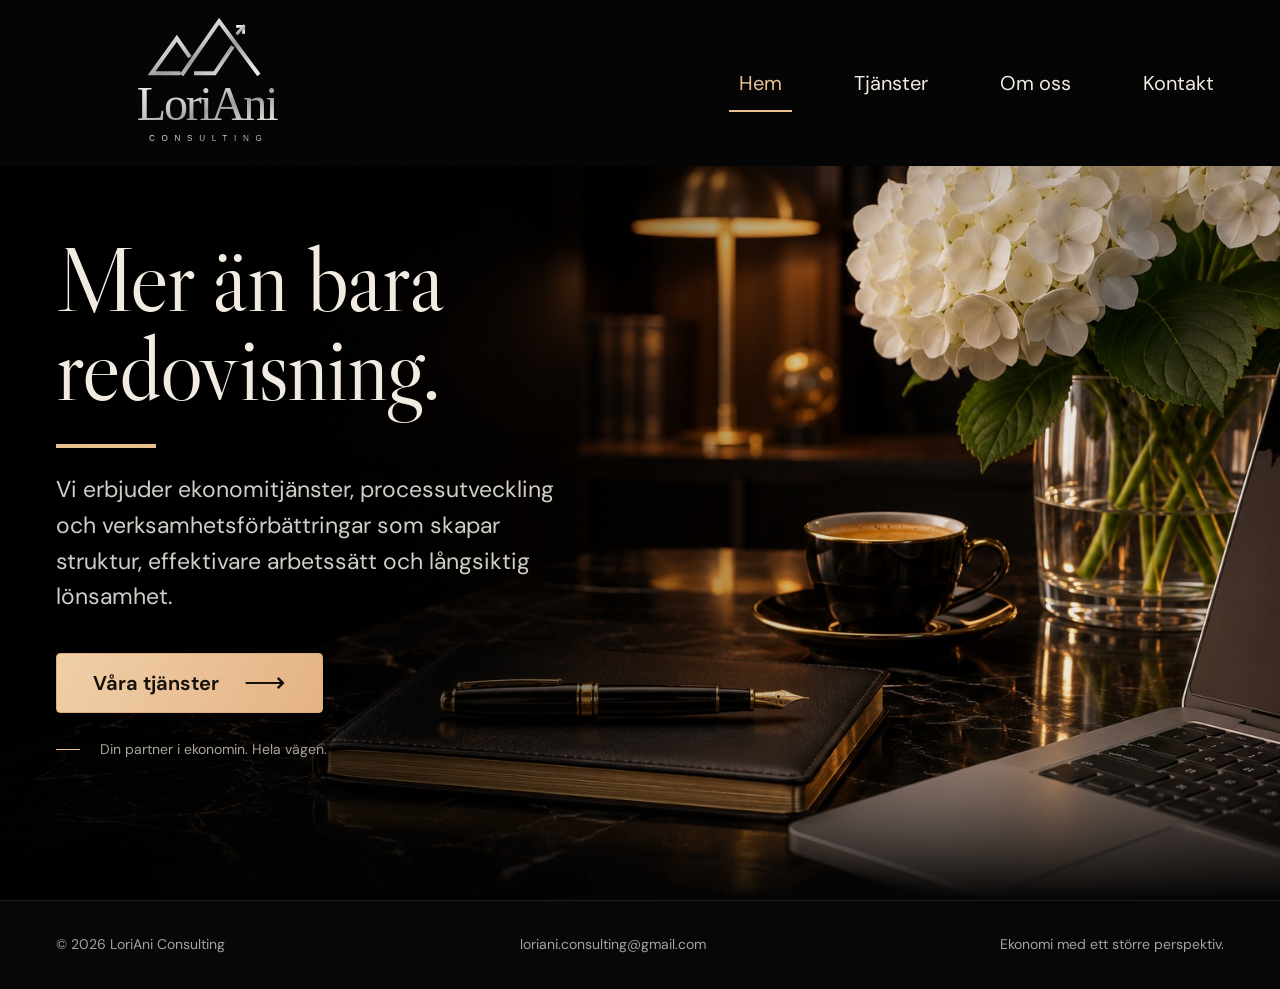
==== commit fb15944c: "Restore original website to its version before 15:46 Stockholm time" ====
--- a/index.html
+++ b/index.html
@@ -4,14 +4,14 @@
   <meta charset="utf-8">
   <meta name="viewport" content="width=device-width, initial-scale=1">
   <meta name="theme-color" content="#080808">
-  <title>LoriAni Consulting AB | Din ekonomi. Vår expertis. Din trygghet.</title>
-  <meta name="description" content="Personlig service, professionell redovisning och ekonomisk rådgivning för små och medelstora företag. LoriAni Consulting AB i Tyresö.">
+  <title>LoriAni Consulting | Mer än bara redovisning</title>
+  <meta name="description" content="Ekonomitjänster, redovisning och verksamhetsutveckling som skapar struktur, effektivare arbetssätt och långsiktig lönsamhet.">
   <link rel="canonical" href="https://samirah90.github.io/loriani_consulting/">
   <meta property="og:type" content="website">
   <meta property="og:locale" content="sv_SE">
-  <meta property="og:site_name" content="LoriAni Consulting AB">
-  <meta property="og:title" content="LoriAni Consulting AB | Din ekonomi. Vår expertis. Din trygghet.">
-  <meta property="og:description" content="Personlig service, professionell redovisning och ekonomisk rådgivning för små och medelstora företag. LoriAni Consulting AB i Tyresö.">
+  <meta property="og:site_name" content="LoriAni Consulting">
+  <meta property="og:title" content="LoriAni Consulting | Mer än bara redovisning">
+  <meta property="og:description" content="Ekonomitjänster, redovisning och verksamhetsutveckling som skapar struktur, effektivare arbetssätt och långsiktig lönsamhet.">
   <meta property="og:url" content="https://samirah90.github.io/loriani_consulting/">
   <meta property="og:image" content="https://samirah90.github.io/loriani_consulting/assets/office.jpg">
   <meta name="twitter:card" content="summary_large_image">
@@ -20,9 +20,7 @@
   <link rel="preconnect" href="https://fonts.gstatic.com" crossorigin>
   <link rel="preload" as="image" href="assets/office.jpg" fetchpriority="high">
   <link rel="stylesheet" href="assets/site.css">
-  <link rel="stylesheet" href="assets/content.css">
   <script src="assets/site.js" defer></script>
-  <script type="application/ld+json">{"@context": "https://schema.org", "@type": "Organization", "name": "LoriAni Consulting AB", "url": "https://samirah90.github.io/loriani_consulting/", "logo": "https://samirah90.github.io/loriani_consulting/assets/logo.svg", "email": "loriani.consulting@gmail.com", "identifier": "559486-4125", "foundingDate": "2024-06-11", "address": {"@type": "PostalAddress", "streetAddress": "Sikvägen 16", "postalCode": "135 41", "addressLocality": "Tyresö", "addressCountry": "SE"}}</script>
 </head>
 <body>
   <a class="skip-link" href="#main">Hoppa till innehållet</a>
@@ -34,26 +32,15 @@
     </div>
   </header>
 
-<main id="main">
-<section class="home-hero" aria-labelledby="home-title">
+<main id="main" class="home-hero">
   <div class="container home-content">
-    <p class="hero-eyebrow">Din ekonomi. Vår expertis. Din trygghet.</p>
-    <h1 id="home-title">Mer än bara<br>redovisning.</h1>
+    <h1>Mer än bara<br>redovisning.</h1>
     <span class="gold-rule" aria-hidden="true"></span>
-    <p>Låt oss ta hand om siffrorna, så att du kan fokusera på att utveckla ditt företag. Personlig service, professionell redovisning och trygg ekonomisk rådgivning.</p>
+    <p>Vi erbjuder ekonomitjänster, processutveckling och verksamhetsförbättringar som skapar struktur, effektivare arbetssätt och långsiktig lönsamhet.</p>
     <a class="button" href="tjanster.html">Våra tjänster<span class="arrow" aria-hidden="true">⟶</span></a>
-    <div class="home-explore">För små och medelstora företag.</div>
+    <div class="home-explore">Din partner i ekonomin. Hela vägen.</div>
   </div>
-</section>
-<section class="home-intro" aria-labelledby="intro-title"><div class="container">
-  <div class="intro-heading"><p class="section-kicker">LoriAni Consulting AB · Tyresö</p><h2 id="intro-title">Siffror som hjälper dig<br>att komma vidare.</h2><p>Ekonomi handlar om att förstå verksamheten och kunna fatta genomtänkta beslut. Vi utgår från ditt företags behov, oavsett om du söker stöd i det löpande ekonomiarbetet eller står inför ett nytt projekt.</p></div>
-  <div class="value-grid"><article><svg class="icon" viewBox="0 0 48 48" aria-hidden="true"><path d="m4 11 7-7 9 5h9l9-4 7 11-7 5-6 14-6 5-7-3-9-11-6-2-4-8zM12 10 6 22m32-15-6 13m-12-11-7 10c2 4 6 4 9 0l2-2 13 10M18 29l7 7m-2-12 8 8m-3-12 9 8M10 26l-2 4 5 5 3-3m-2 3 4 4 3-3m0 2 4 4 3-3"/></svg><h3>Personlig service</h3><p>Vi lyssnar på dina mål och utmaningar och anpassar stödet efter din verksamhet.</p></article><article><svg class="icon" viewBox="0 0 48 48" aria-hidden="true"><path d="M13 4h22l5 5v35H8V12zM13 4v9H8"/><path d="M15 33v-7h5v7zm9 0V21h5v12zm9 0V16h3v17"/></svg><h3>Struktur i vardagen</h3><p>Från löpande bokföring och lönehantering till bokslut och deklaration. Vi hjälper dig att hålla ihop ekonomin.</p></article><article><svg class="icon" viewBox="0 0 48 48" aria-hidden="true"><path d="M6 43V33h8v10zm15 0V25h8v18zm15 0V15h8v28zM5 23C19 21 32 12 41 3M31 3h10v10"/></svg><h3>Blick för helheten</h3><p>Ekonomiska analyser, finansiering och projektplanering ger dig bättre underlag för nästa steg.</p></article></div>
-</div></section>
-<section class="insights-section" aria-labelledby="insights-title"><div class="container">
-  <p class="section-kicker">Tankar om företagets ekonomi</p><h2 id="insights-title">Bättre koll. Tryggare beslut.</h2>
-  <div class="insight-grid"><article><h3>Redo för bokslut?</h3><p>Se över bokföringen i god tid. Vi hjälper dig att få bokslutet klart och förstå vad siffrorna säger om ditt företag, så att du kan planera framåt med bättre koll.</p><a class="text-link" href="kontakt.html">Prata med oss om bokslut</a></article><article><h3>Hög omsättning är inte samma sak som hög vinst.</h3><p>Det är inte bara hur mycket du säljer som räknas. För att förstå lönsamheten behöver du också se vad som blir kvar efter kostnaderna.</p><a class="text-link" href="tjanster.html#ekonomiska-analyser">Läs om ekonomiska analyser</a></article></div>
-</div></section>
 </main>
-  <footer class="site-footer"><div class="container footer-inner"><p>© 2026 LoriAni Consulting AB<br><span>Org.nr 559486-4125</span></p><address>Sikvägen 16<br>135 41 Tyresö</address><div class="footer-contact"><a href="mailto:loriani.consulting@gmail.com">loriani.consulting@gmail.com</a><p>Din ekonomi. Vår expertis. Din trygghet.</p></div></div></footer>
+  <footer class="site-footer"><div class="container footer-inner"><p>© 2026 LoriAni Consulting</p><a href="mailto:loriani.consulting@gmail.com">loriani.consulting@gmail.com</a><p>Ekonomi med ett större perspektiv.</p></div></footer>
 </body>
 </html>
--- a/assets/site.css
+++ b/assets/site.css
@@ -5,11 +5,11 @@
 .site-header{position:relative;z-index:10;background:#050505}.header-inner{min-height:166px;display:flex;align-items:center;justify-content:space-between;gap:40px}.brand{width:245px;margin-left:28px;flex-shrink:0}.brand img{width:100%;height:154px;object-fit:contain}.nav{display:flex;align-items:center;gap:52px}.nav a{position:relative;display:block;padding:17px 10px;font-size:20px;white-space:nowrap;transition:color .2s}.nav a::after{content:'';position:absolute;bottom:4px;left:0;right:0;height:2px;background:var(--gold);transform:scaleX(0);transition:transform .2s}.nav a:hover,.nav a[aria-current=page]{color:var(--gold)}.nav a:hover::after,.nav a[aria-current=page]::after{transform:scaleX(1)}.menu-toggle{display:none;background:none;border:1px solid var(--line);border-radius:4px;color:var(--text);width:46px;height:44px;padding:12px}.menu-toggle span{display:block;background:currentColor;height:1px;margin:5px 0;transition:transform .2s}
 h1,h2,h3,p{margin-top:0}h1,h2,h3{font-family:var(--serif);font-weight:400;line-height:1.02}h1{font-size:clamp(64px,6.7vw,94px);letter-spacing:-1.7px}h2{font-size:48px;letter-spacing:-.6px}h3{font-size:30px;letter-spacing:-.3px}p{color:var(--muted)}.gold-rule{display:block;width:100px;height:4px;background:var(--gold);margin:25px 0}.button{display:inline-flex;justify-content:center;align-items:center;gap:25px;min-height:60px;padding:14px 36px;border:1px solid #dcad7d;border-radius:4px;background:linear-gradient(115deg,#f0cfa7,#e4b385);color:#16110c;font-size:20px;font-weight:650;line-height:1.3;box-shadow:0 6px 25px #0003;transition:transform .2s,filter .2s}.button:hover{filter:brightness(1.08);transform:translateY(-2px)}.button .arrow{font-size:29px;line-height:1;font-weight:400}.gold-subtitle{font-family:var(--serif);font-size:clamp(29px,3.4vw,45px);line-height:1.2;font-style:italic;color:var(--gold);letter-spacing:-.4px}.icon{width:52px;height:52px;color:var(--gold);fill:none;stroke:currentColor;stroke-width:1.5;stroke-linecap:round;stroke-linejoin:round;flex-shrink:0}.site-footer{border-top:1px solid rgba(232,193,143,.12);background:#070707}.footer-inner{min-height:88px;display:flex;align-items:center;justify-content:space-between;gap:24px;font-size:14px;color:#a5a29c}.footer-inner p{margin:0;color:inherit}.footer-inner a:hover{color:var(--gold)}
 .home-hero{position:relative;isolation:isolate;min-height:calc(100svh - 166px);max-height:1000px;display:flex;align-items:center;overflow:hidden}.home-hero::before{content:'';position:absolute;inset:0;z-index:-2;background:url('office.jpg') center 58%/cover no-repeat}.home-hero::after{content:'';position:absolute;inset:0;z-index:-1;background:linear-gradient(90deg,rgba(0,0,0,.9),rgba(0,0,0,.65) 34%,rgba(0,0,0,.08) 67%),linear-gradient(0deg,#050505 0%,transparent 18%,transparent 85%,#0002)}.home-content{padding-top:38px;padding-bottom:108px}.home-content h1{max-width:650px;margin-bottom:0;font-size:clamp(72px,7.1vw,102px);line-height:.98}.home-content .gold-rule{margin:31px 0 24px}.home-content p{max-width:535px;font-size:23px;line-height:1.55;color:#d0cec9;margin-bottom:38px}.home-content .button{min-width:248px}.home-explore{display:flex;gap:20px;align-items:center;margin-top:26px;color:#a9a39b;font-size:14px}.home-explore::before{content:'';width:24px;height:1px;background:var(--gold)}
-.services-main{position:relative;isolation:isolate;padding-top:28px;padding-bottom:52px;background:linear-gradient(180deg,#070707,#10100f 70%,#090909)}.services-main::before{content:'';position:absolute;inset:0 0 auto;height:350px;z-index:-1;background:linear-gradient(90deg,#080808 16%,#080808d9 39%,#08080819 85%),linear-gradient(0deg,#10100f,transparent 65%),url('office.jpg') right 54%/cover no-repeat;opacity:.8}.page-intro h1{margin-bottom:0}.page-intro .gold-rule{margin:17px 0}.page-intro>p{max-width:790px;font-size:20px;line-height:1.5;margin-bottom:0}.service-grid{display:grid;grid-template-columns:repeat(3,1fr);margin-top:52px}.service-card{display:flex;gap:23px;padding:23px 26px 27px;position:relative}.service-card:nth-child(3n+1){padding-left:4px}.service-card:nth-child(3n){padding-right:0}.service-card:nth-child(-n+6){border-bottom:1px solid var(--line)}.service-card:not(:nth-child(3n))::after{content:'';position:absolute;right:0;top:14px;bottom:14px;width:1px;background:var(--line)}.service-card h2{font-size:29px;line-height:1.08;margin:11px 0 13px;letter-spacing:-.5px}.service-card p{font-size:17px;line-height:1.5;margin-bottom:0}.service-card .icon{margin-top:4px}.service-cta{display:flex;align-items:center;gap:50px;padding:39px 70px 0;margin-top:24px;border-top:1px solid var(--line)}.service-cta .button{min-width:245px;flex-shrink:0}.cta-message{display:flex;align-items:center;gap:27px;border-left:1px solid var(--line);padding-left:40px}.cta-message h2{font-family:var(--sans);font-size:21px;line-height:1.4;letter-spacing:0;margin:0 0 4px;font-weight:550}.cta-message p{font-size:16px;line-height:1.45;margin:0}.cta-message .icon{width:47px;height:47px}
+.services-main{position:relative;isolation:isolate;padding-top:28px;padding-bottom:52px;background:linear-gradient(180deg,#070707,#10100f 70%,#090909)}.services-main::before{content:'';position:absolute;inset:0 0 auto;height:350px;z-index:-1;background:linear-gradient(90deg,#080808 16%,#080808d9 39%,#08080819 85%),linear-gradient(0deg,#10100f,transparent 65%),url('office.jpg') right 54%/cover no-repeat;opacity:.8}.page-intro h1{margin-bottom:0}.page-intro .gold-rule{margin:17px 0}.page-intro>p{max-width:790px;font-size:20px;line-height:1.5;margin-bottom:0}.service-grid{display:grid;grid-template-columns:repeat(3,1fr);margin-top:52px}.service-card{display:flex;gap:23px;padding:23px 26px 27px;position:relative}.service-card:nth-child(3n+1){padding-left:4px}.service-card:nth-child(3n){padding-right:0}.service-card:nth-child(-n+3){border-bottom:1px solid var(--line)}.service-card:not(:nth-child(3n))::after{content:'';position:absolute;right:0;top:14px;bottom:14px;width:1px;background:var(--line)}.service-card h2{font-size:29px;line-height:1.08;margin:11px 0 13px;letter-spacing:-.5px}.service-card p{font-size:17px;line-height:1.5;margin-bottom:0}.service-card .icon{margin-top:4px}.service-cta{display:flex;align-items:center;gap:50px;padding:39px 70px 0;margin-top:24px;border-top:1px solid var(--line)}.service-cta .button{min-width:245px;flex-shrink:0}.cta-message{display:flex;align-items:center;gap:27px;border-left:1px solid var(--line);padding-left:40px}.cta-message h2{font-family:var(--sans);font-size:21px;line-height:1.4;letter-spacing:0;margin:0 0 4px;font-weight:550}.cta-message p{font-size:16px;line-height:1.45;margin:0}.cta-message .icon{width:47px;height:47px}
 .about-main{position:relative;isolation:isolate;padding-top:18px;padding-bottom:54px;overflow:hidden}.about-main::before{content:'';position:absolute;z-index:-1;right:-1%;top:0;width:59%;height:390px;background:linear-gradient(90deg,#080808,transparent 25%),linear-gradient(0deg,#080808,transparent 24%),url('growth.jpg') center top/cover no-repeat}.about-intro h1{font-size:clamp(56px,5.4vw,77px);margin:0;white-space:nowrap}.about-intro .gold-rule{margin:14px 0 10px}.about-intro .gold-subtitle{margin-bottom:12px}.about-copy{max-width:690px;font-size:20px;line-height:1.42}.about-copy p{margin-bottom:8px;color:#e0ded8}.about-copy strong{color:var(--gold);font-weight:650}.about-details{display:grid;grid-template-columns:1.65fr 1fr;gap:45px;margin-top:28px}.about-details h2{font-style:italic;color:var(--gold);font-size:38px;line-height:1.12;margin-bottom:18px}.practice-heading{display:flex;align-items:center;gap:28px}.practice-heading::after{content:'';height:1px;flex:1;background:linear-gradient(90deg,var(--line),transparent)}.practice-list{margin:0}.practice-row{display:grid;grid-template-columns:40px 242px 1fr;align-items:center;gap:17px;padding:10px 0;border-bottom:1px solid var(--line)}.practice-row:last-child{border-bottom:0}.practice-row .icon{width:35px;height:35px}.practice-row dt{font-weight:600;font-size:17px;line-height:1.25}.practice-row dd{margin:0;padding-left:18px;border-left:1px solid var(--gold);font-size:15px;line-height:1.35;color:#d3d0ca}.working-style{border-left:1px solid var(--line);padding-left:35px;margin-top:7px}.working-style p{font-size:17px;line-height:1.5;color:#dedbd5;margin-bottom:15px}.check-list{padding:0;margin:0 0 29px;list-style:none}.check-list li{position:relative;padding-left:34px;font-size:17px;font-weight:550;margin:7px 0}.check-list li::before{content:'';position:absolute;left:3px;top:7px;width:16px;height:8px;border:solid var(--gold);border-width:0 0 3px 3px;transform:rotate(-45deg)}.working-style .button{width:100%}
-.contact-main{position:relative;isolation:isolate;overflow:hidden;min-height:calc(100svh - 166px);padding:20px 0 62px;background:radial-gradient(ellipse at 70% 90%,#4b321622,transparent 50%)}.contact-main::before{content:'';position:absolute;inset:auto 0 -50px;z-index:-1;height:420px;background:url('waves.svg') center bottom/cover no-repeat;pointer-events:none}.contact-grid{display:grid;grid-template-columns:1.15fr 1fr;align-items:start;gap:65px}.contact-copy{padding-top:35px}.contact-copy h1{margin:0;font-size:clamp(68px,6.4vw,90px)}.contact-copy .gold-rule{margin:22px 0}.contact-copy .gold-subtitle{font-size:41px;max-width:600px;margin-bottom:31px}.contact-copy h2{font-family:var(--sans);font-size:23px;font-weight:600;letter-spacing:0;line-height:1.4;margin-bottom:17px}.contact-copy>p:last-of-type{max-width:555px;font-size:22px;line-height:1.52;color:#ddd9d2}.contact-panel{padding:28px 36px 22px;border:1px solid #e1bd8f;border-radius:27px;background:linear-gradient(145deg,#4a372536,#0d0c0be8 24%,#0b0a09f5 85%,#62422525);box-shadow:inset 0 0 28px #bc8f5e0d,0 15px 50px #0004}.form-heading{display:flex;align-items:center;justify-content:center;gap:23px;padding:0 0 20px;border-bottom:1px solid var(--line);margin-bottom:17px}.form-heading h2{font-size:31px;line-height:1.08;margin:0;letter-spacing:0}.form-heading .icon{width:49px;height:49px}.form-field{margin:11px 0}.form-field label{display:block;font-size:18px;font-weight:500;margin-bottom:3px;line-height:1.4}input,textarea{width:100%;border:1px solid #8f8374;border-radius:8px;background:#ffffff09;color:var(--text);padding:9px 13px;font-size:16px;line-height:1.35;transition:border-color .2s,background .2s}input::placeholder,textarea::placeholder{color:#aaa69e}input:hover,textarea:hover{border-color:var(--gold)}input:focus,textarea:focus{background:#ffffff0d;border-color:var(--gold);outline-offset:3px}textarea{min-height:90px;resize:vertical}.contact-panel .button{width:100%;font-size:22px;margin-top:2px}.form-note{font-size:13px;text-align:center;line-height:1.4;margin:10px 0 0;color:#aaa398}.form-status{font-size:15px;color:var(--gold);margin:12px 0 0}.form-status:empty{display:none}.email-link{display:flex;align-items:center;justify-content:center;gap:15px;border-top:1px solid var(--line);padding-top:17px;margin-top:18px;font-size:19px;font-weight:500;overflow-wrap:anywhere}.email-link:hover{color:var(--gold)}.email-link .icon{width:31px;height:31px}
+.contact-main{position:relative;isolation:isolate;overflow:hidden;min-height:calc(100svh - 166px);padding:20px 0 62px;background:radial-gradient(ellipse at 70% 90%,#4b321622,transparent 50%)}.contact-main::before{content:'';position:absolute;inset:auto 0 -50px;z-index:-1;height:420px;background:url('waves.svg') center bottom/cover no-repeat;pointer-events:none}.contact-grid{display:grid;grid-template-columns:1.15fr 1fr;align-items:start;gap:65px}.contact-copy{padding-top:35px}.contact-copy h1{margin:0;font-size:clamp(68px,6.4vw,90px)}.contact-copy .gold-rule{margin:22px 0}.contact-copy .gold-subtitle{font-size:41px;max-width:600px;margin-bottom:31px}.contact-copy h2{font-family:var(--sans);font-size:23px;font-weight:600;letter-spacing:0;line-height:1.4;margin-bottom:17px}.contact-copy>p:last-child{max-width:555px;font-size:22px;line-height:1.52;color:#ddd9d2}.contact-panel{padding:28px 36px 22px;border:1px solid #e1bd8f;border-radius:27px;background:linear-gradient(145deg,#4a372536,#0d0c0be8 24%,#0b0a09f5 85%,#62422525);box-shadow:inset 0 0 28px #bc8f5e0d,0 15px 50px #0004}.form-heading{display:flex;align-items:center;justify-content:center;gap:23px;padding:0 0 20px;border-bottom:1px solid var(--line);margin-bottom:17px}.form-heading h2{font-size:31px;line-height:1.08;margin:0;letter-spacing:0}.form-heading .icon{width:49px;height:49px}.form-field{margin:11px 0}.form-field label{display:block;font-size:18px;font-weight:500;margin-bottom:3px;line-height:1.4}input,textarea{width:100%;border:1px solid #8f8374;border-radius:8px;background:#ffffff09;color:var(--text);padding:9px 13px;font-size:16px;line-height:1.35;transition:border-color .2s,background .2s}input::placeholder,textarea::placeholder{color:#aaa69e}input:hover,textarea:hover{border-color:var(--gold)}input:focus,textarea:focus{background:#ffffff0d;border-color:var(--gold);outline-offset:3px}textarea{min-height:90px;resize:vertical}.contact-panel .button{width:100%;font-size:22px;margin-top:2px}.form-note{font-size:13px;text-align:center;line-height:1.4;margin:10px 0 0;color:#aaa398}.form-status{font-size:15px;color:var(--gold);margin:12px 0 0}.form-status:empty{display:none}.email-link{display:flex;align-items:center;justify-content:center;gap:15px;border-top:1px solid var(--line);padding-top:17px;margin-top:18px;font-size:19px;font-weight:500;overflow-wrap:anywhere}.email-link:hover{color:var(--gold)}.email-link .icon{width:31px;height:31px}
 @media(min-width:1500px){.home-hero{min-height:760px}.home-content{padding-bottom:100px}.services-main,.about-main{min-height:calc(100svh - 254px);display:flex;align-items:center}.contact-main{display:flex;align-items:center}.about-main::before{height:450px;top:0}.about-details{margin-top:40px}.service-grid{margin-top:70px}}
-@media(max-width:1100px){.container{width:calc(100% - 72px)}.header-inner{min-height:140px}.brand{width:215px;margin-left:0}.brand img{height:135px}.nav{gap:27px}.nav a{font-size:18px}.home-hero{min-height:calc(100svh - 140px)}.home-content{padding-bottom:80px}.home-content h1{font-size:80px}.home-content p{max-width:480px;font-size:21px}.service-card{gap:17px;padding-inline:20px}.service-card .icon{width:40px;height:40px}.service-card h2{font-size:26px}.service-card p{font-size:16px}.service-cta{padding:32px 15px 0;gap:30px}.cta-message{padding-left:28px;gap:20px}.about-intro h1{font-size:62px}.about-copy{max-width:60%;font-size:18px}.about-details{gap:27px;grid-template-columns:1.6fr 1fr}.practice-row{grid-template-columns:32px 195px 1fr;gap:12px}.practice-row dt{font-size:15px}.practice-row dd{font-size:14px;padding-left:12px}.working-style{padding-left:25px}.about-details h2{font-size:32px}.contact-grid{gap:38px;grid-template-columns:1.05fr 1fr}.contact-copy h1{font-size:69px}.contact-copy .gold-subtitle{font-size:35px}.contact-copy h2{font-size:20px}.contact-copy>p:last-of-type{font-size:20px}.contact-panel{padding-inline:25px}.form-heading h2{font-size:28px}.email-link{font-size:16px}.contact-main{min-height:calc(100svh - 140px)}}
-@media(max-width:800px){.container{width:calc(100% - 48px)}.header-inner{min-height:116px}.brand{width:180px}.brand img{height:112px}.nav{gap:15px}.nav a{font-size:16px;padding-inline:7px}.home-hero{min-height:calc(100svh - 116px)}.home-content{padding-top:35px;padding-bottom:90px}.home-content h1{font-size:73px}.home-content p{max-width:425px;font-size:20px}.home-hero::before{background-position:62% center}.home-hero::after{background:linear-gradient(90deg,#000e,#0009 50%,#0001),linear-gradient(0deg,#050505,transparent 22%)}.service-grid{grid-template-columns:repeat(2,1fr);margin-top:38px}.service-card:nth-child(n){padding:25px 20px;border:0;border-bottom:1px solid var(--line)}.service-card:nth-child(2n+1){padding-left:0}.service-card:nth-child(2n){padding-right:0}.service-card:nth-child(n)::after{display:none}.service-card:nth-child(2n+1)::after{display:block}.service-card:nth-last-child(-n+2){border-bottom:0}.service-cta{padding-inline:0;gap:25px}.service-cta .button{min-width:190px;padding-inline:20px}.cta-message{padding-left:25px}.cta-message .icon{display:none}.cta-message h2{font-size:18px}.cta-message p{font-size:15px}.page-intro h1{font-size:69px}.page-intro>p{font-size:18px;max-width:580px}.about-main{padding-top:28px}.about-intro h1{white-space:normal;font-size:58px;max-width:580px}.about-intro .gold-subtitle{font-size:34px}.about-copy{max-width:72%;font-size:17px}.about-main::before{top:80px;width:70%;right:-10%;opacity:.7}.about-details{grid-template-columns:1fr;gap:28px;margin-top:35px}.practice-row{grid-template-columns:36px 240px 1fr;gap:16px}.practice-row dt{font-size:17px}.practice-row dd{font-size:16px}.working-style{padding:26px 0 0;border-left:0;border-top:1px solid var(--line)}.working-style .button{width:auto;min-width:230px}.check-list{display:grid;grid-template-columns:1fr 1fr;margin-bottom:24px}.about-details h2{font-size:36px}.contact-grid{grid-template-columns:1fr;gap:26px;max-width:620px;margin:auto}.contact-copy{padding-top:13px}.contact-copy h1{font-size:73px}.contact-copy .gold-subtitle{font-size:35px;margin-bottom:23px}.contact-copy>p:last-of-type{font-size:19px;margin-bottom:0}.contact-main::before{bottom:20%;height:500px;width:180%;left:-50%;opacity:.5}.contact-panel{padding:28px 32px}.form-heading h2{font-size:33px}.email-link{font-size:19px}.footer-inner{font-size:13px}}
-@media(max-width:560px){body{font-size:17px}.container{width:calc(100% - 40px)}.header-inner{min-height:104px;gap:18px}.brand{width:158px;margin-left:-12px}.brand img{height:100px}.menu-toggle{display:block}.nav{display:none;position:absolute;top:104px;left:0;right:0;gap:0;padding:14px 20px 23px;background:#080808f7;border-bottom:1px solid var(--line);box-shadow:0 20px 30px #0005}.nav.is-open{display:flex;flex-direction:column;align-items:stretch}.nav a{padding:11px 10px;font-size:18px}.nav a::after{bottom:3px;right:auto;width:35px;left:10px}.menu-toggle[aria-expanded=true] span:first-child{transform:translateY(3px) rotate(45deg)}.menu-toggle[aria-expanded=true] span:last-child{transform:translateY(-3px) rotate(-45deg)}.home-hero{min-height:calc(100svh - 104px);align-items:flex-start;max-height:none}.home-content{padding-top:51px;padding-bottom:185px}.home-content h1{font-size:clamp(58px,13.7vw,76px);letter-spacing:-1px;line-height:1.03}.home-content .gold-rule{width:75px;height:3px;margin:25px 0 21px}.home-content p{font-size:18px;max-width:340px;margin-bottom:28px;line-height:1.6}.home-content .button{min-width:217px;min-height:55px;font-size:18px;padding:13px 25px}.home-hero::before{background-position:65% bottom;background-size:auto 100%}.home-hero::after{background:linear-gradient(90deg,#000d,#0007 75%),linear-gradient(0deg,#050505,transparent 18%,#0002 60%,#0008)}.home-explore{font-size:13px;margin-top:19px}.services-main{padding-top:33px;padding-bottom:38px}.services-main::before{height:270px;opacity:.45;background-position:right center}.page-intro h1{font-size:59px;letter-spacing:-1px}.page-intro>p{font-size:17px}.gold-rule{width:74px;height:3px}.service-grid{grid-template-columns:1fr;margin-top:24px}.service-card:nth-child(n){padding:23px 0;gap:22px;border-bottom:1px solid var(--line)}.service-card:last-child{border-bottom:0}.service-card:nth-child(n)::after{display:none}.service-card .icon{width:43px;height:43px}.service-card h2{font-size:29px;margin-top:5px;margin-bottom:9px}.service-card p{font-size:16px}.service-cta{flex-direction:column-reverse;align-items:stretch;gap:23px;margin-top:20px;padding-top:25px}.service-cta .button{width:100%}.cta-message{padding:0;border:0;gap:18px}.cta-message .icon{display:block;width:43px;height:43px}.cta-message h2{font-size:18px}.cta-message p{font-size:15px}.about-main{padding-top:30px;padding-bottom:38px}.about-intro h1{font-size:53px;letter-spacing:-1px;max-width:350px}.about-intro .gold-rule{margin-top:20px;margin-bottom:19px}.about-intro .gold-subtitle{font-size:31px;max-width:340px}.about-copy{max-width:100%;padding-top:170px;font-size:17px}.about-main::before{width:100%;height:290px;top:200px;right:-12%;opacity:.95;background:linear-gradient(90deg,#08080899,transparent 30%),linear-gradient(0deg,#080808,transparent 25%,transparent 75%,#080808),url('growth.jpg') center/cover}.about-copy p{margin-bottom:14px}.about-details{margin-top:25px}.about-details h2{font-size:33px}.practice-heading{gap:15px}.practice-row{grid-template-columns:35px 1fr;gap:5px 16px;padding:15px 0}.practice-row .icon{grid-row:1/3;align-self:start;width:33px;height:33px}.practice-row dt{font-size:16px;line-height:1.4}.practice-row dd{grid-column:2;padding-left:0;border-left:0;font-size:15px;line-height:1.5}.working-style{padding-top:26px}.working-style p{font-size:16px}.check-list{display:block}.check-list li{font-size:16px;margin:10px 0}.working-style .button{width:100%}.contact-main{padding-top:24px;padding-bottom:38px}.contact-copy{padding-top:5px}.contact-copy h1{font-size:61px;letter-spacing:-1.5px}.contact-copy .gold-rule{margin:21px 0}.contact-copy .gold-subtitle{font-size:31px;margin-bottom:26px}.contact-copy h2{font-size:19px;max-width:330px}.contact-copy>p:last-of-type{font-size:17px;line-height:1.6}.contact-grid{gap:31px}.contact-panel{padding:25px 20px 22px;border-radius:19px}.form-heading{gap:15px;padding-bottom:19px;margin-bottom:19px}.form-heading h2{font-size:27px}.form-heading .icon{width:39px;height:39px}.form-field{margin:14px 0}.form-field label{font-size:16px;margin-bottom:6px}input,textarea{padding:11px 12px;font-size:16px}.contact-panel .button{font-size:19px;min-height:56px;padding-inline:18px}.email-link{gap:10px;font-size:clamp(14px,3.8vw,18px);padding-top:18px}.email-link .icon{width:26px;height:26px}.form-note{font-size:13px}.footer-inner{padding-block:22px;min-height:95px;flex-direction:column;gap:6px;text-align:center;font-size:13px}.button .arrow{font-size:26px}}
+@media(max-width:1100px){.container{width:calc(100% - 72px)}.header-inner{min-height:140px}.brand{width:215px;margin-left:0}.brand img{height:135px}.nav{gap:27px}.nav a{font-size:18px}.home-hero{min-height:calc(100svh - 140px)}.home-content{padding-bottom:80px}.home-content h1{font-size:80px}.home-content p{max-width:480px;font-size:21px}.service-card{gap:17px;padding-inline:20px}.service-card .icon{width:40px;height:40px}.service-card h2{font-size:26px}.service-card p{font-size:16px}.service-cta{padding:32px 15px 0;gap:30px}.cta-message{padding-left:28px;gap:20px}.about-intro h1{font-size:62px}.about-copy{max-width:60%;font-size:18px}.about-details{gap:27px;grid-template-columns:1.6fr 1fr}.practice-row{grid-template-columns:32px 195px 1fr;gap:12px}.practice-row dt{font-size:15px}.practice-row dd{font-size:14px;padding-left:12px}.working-style{padding-left:25px}.about-details h2{font-size:32px}.contact-grid{gap:38px;grid-template-columns:1.05fr 1fr}.contact-copy h1{font-size:69px}.contact-copy .gold-subtitle{font-size:35px}.contact-copy h2{font-size:20px}.contact-copy>p:last-child{font-size:20px}.contact-panel{padding-inline:25px}.form-heading h2{font-size:28px}.email-link{font-size:16px}.contact-main{min-height:calc(100svh - 140px)}}
+@media(max-width:800px){.container{width:calc(100% - 48px)}.header-inner{min-height:116px}.brand{width:180px}.brand img{height:112px}.nav{gap:15px}.nav a{font-size:16px;padding-inline:7px}.home-hero{min-height:calc(100svh - 116px)}.home-content{padding-top:35px;padding-bottom:90px}.home-content h1{font-size:73px}.home-content p{max-width:425px;font-size:20px}.home-hero::before{background-position:62% center}.home-hero::after{background:linear-gradient(90deg,#000e,#0009 50%,#0001),linear-gradient(0deg,#050505,transparent 22%)}.service-grid{grid-template-columns:repeat(2,1fr);margin-top:38px}.service-card:nth-child(n){padding:25px 20px;border:0;border-bottom:1px solid var(--line)}.service-card:nth-child(2n+1){padding-left:0}.service-card:nth-child(2n){padding-right:0}.service-card:nth-child(n)::after{display:none}.service-card:nth-child(2n+1)::after{display:block}.service-card:nth-last-child(-n+2){border-bottom:0}.service-cta{padding-inline:0;gap:25px}.service-cta .button{min-width:190px;padding-inline:20px}.cta-message{padding-left:25px}.cta-message .icon{display:none}.cta-message h2{font-size:18px}.cta-message p{font-size:15px}.page-intro h1{font-size:69px}.page-intro>p{font-size:18px;max-width:580px}.about-main{padding-top:28px}.about-intro h1{white-space:normal;font-size:58px;max-width:580px}.about-intro .gold-subtitle{font-size:34px}.about-copy{max-width:72%;font-size:17px}.about-main::before{top:80px;width:70%;right:-10%;opacity:.7}.about-details{grid-template-columns:1fr;gap:28px;margin-top:35px}.practice-row{grid-template-columns:36px 240px 1fr;gap:16px}.practice-row dt{font-size:17px}.practice-row dd{font-size:16px}.working-style{padding:26px 0 0;border-left:0;border-top:1px solid var(--line)}.working-style .button{width:auto;min-width:230px}.check-list{display:grid;grid-template-columns:1fr 1fr;margin-bottom:24px}.about-details h2{font-size:36px}.contact-grid{grid-template-columns:1fr;gap:26px;max-width:620px;margin:auto}.contact-copy{padding-top:13px}.contact-copy h1{font-size:73px}.contact-copy .gold-subtitle{font-size:35px;margin-bottom:23px}.contact-copy>p:last-child{font-size:19px;margin-bottom:0}.contact-main::before{bottom:20%;height:500px;width:180%;left:-50%;opacity:.5}.contact-panel{padding:28px 32px}.form-heading h2{font-size:33px}.email-link{font-size:19px}.footer-inner{font-size:13px}}
+@media(max-width:560px){body{font-size:17px}.container{width:calc(100% - 40px)}.header-inner{min-height:104px;gap:18px}.brand{width:158px;margin-left:-12px}.brand img{height:100px}.menu-toggle{display:block}.nav{display:none;position:absolute;top:104px;left:0;right:0;gap:0;padding:14px 20px 23px;background:#080808f7;border-bottom:1px solid var(--line);box-shadow:0 20px 30px #0005}.nav.is-open{display:flex;flex-direction:column;align-items:stretch}.nav a{padding:11px 10px;font-size:18px}.nav a::after{bottom:3px;right:auto;width:35px;left:10px}.menu-toggle[aria-expanded=true] span:first-child{transform:translateY(3px) rotate(45deg)}.menu-toggle[aria-expanded=true] span:last-child{transform:translateY(-3px) rotate(-45deg)}.home-hero{min-height:calc(100svh - 104px);align-items:flex-start;max-height:none}.home-content{padding-top:51px;padding-bottom:185px}.home-content h1{font-size:clamp(58px,13.7vw,76px);letter-spacing:-1px;line-height:1.03}.home-content .gold-rule{width:75px;height:3px;margin:25px 0 21px}.home-content p{font-size:18px;max-width:340px;margin-bottom:28px;line-height:1.6}.home-content .button{min-width:217px;min-height:55px;font-size:18px;padding:13px 25px}.home-hero::before{background-position:65% bottom;background-size:auto 100%}.home-hero::after{background:linear-gradient(90deg,#000d,#0007 75%),linear-gradient(0deg,#050505,transparent 18%,#0002 60%,#0008)}.home-explore{font-size:13px;margin-top:19px}.services-main{padding-top:33px;padding-bottom:38px}.services-main::before{height:270px;opacity:.45;background-position:right center}.page-intro h1{font-size:59px;letter-spacing:-1px}.page-intro>p{font-size:17px}.gold-rule{width:74px;height:3px}.service-grid{grid-template-columns:1fr;margin-top:24px}.service-card:nth-child(n){padding:23px 0;gap:22px;border-bottom:1px solid var(--line)}.service-card:last-child{border-bottom:0}.service-card:nth-child(n)::after{display:none}.service-card .icon{width:43px;height:43px}.service-card h2{font-size:29px;margin-top:5px;margin-bottom:9px}.service-card p{font-size:16px}.service-cta{flex-direction:column-reverse;align-items:stretch;gap:23px;margin-top:20px;padding-top:25px}.service-cta .button{width:100%}.cta-message{padding:0;border:0;gap:18px}.cta-message .icon{display:block;width:43px;height:43px}.cta-message h2{font-size:18px}.cta-message p{font-size:15px}.about-main{padding-top:30px;padding-bottom:38px}.about-intro h1{font-size:53px;letter-spacing:-1px;max-width:350px}.about-intro .gold-rule{margin-top:20px;margin-bottom:19px}.about-intro .gold-subtitle{font-size:31px;max-width:340px}.about-copy{max-width:100%;padding-top:170px;font-size:17px}.about-main::before{width:100%;height:290px;top:200px;right:-12%;opacity:.95;background:linear-gradient(90deg,#08080899,transparent 30%),linear-gradient(0deg,#080808,transparent 25%,transparent 75%,#080808),url('growth.jpg') center/cover}.about-copy p{margin-bottom:14px}.about-details{margin-top:25px}.about-details h2{font-size:33px}.practice-heading{gap:15px}.practice-row{grid-template-columns:35px 1fr;gap:5px 16px;padding:15px 0}.practice-row .icon{grid-row:1/3;align-self:start;width:33px;height:33px}.practice-row dt{font-size:16px;line-height:1.4}.practice-row dd{grid-column:2;padding-left:0;border-left:0;font-size:15px;line-height:1.5}.working-style{padding-top:26px}.working-style p{font-size:16px}.check-list{display:block}.check-list li{font-size:16px;margin:10px 0}.working-style .button{width:100%}.contact-main{padding-top:24px;padding-bottom:38px}.contact-copy{padding-top:5px}.contact-copy h1{font-size:61px;letter-spacing:-1.5px}.contact-copy .gold-rule{margin:21px 0}.contact-copy .gold-subtitle{font-size:31px;margin-bottom:26px}.contact-copy h2{font-size:19px;max-width:330px}.contact-copy>p:last-child{font-size:17px;line-height:1.6}.contact-grid{gap:31px}.contact-panel{padding:25px 20px 22px;border-radius:19px}.form-heading{gap:15px;padding-bottom:19px;margin-bottom:19px}.form-heading h2{font-size:27px}.form-heading .icon{width:39px;height:39px}.form-field{margin:14px 0}.form-field label{font-size:16px;margin-bottom:6px}input,textarea{padding:11px 12px;font-size:16px}.contact-panel .button{font-size:19px;min-height:56px;padding-inline:18px}.email-link{gap:10px;font-size:clamp(14px,3.8vw,18px);padding-top:18px}.email-link .icon{width:26px;height:26px}.form-note{font-size:13px}.footer-inner{padding-block:22px;min-height:95px;flex-direction:column;gap:6px;text-align:center;font-size:13px}.button .arrow{font-size:26px}}
 @media(prefers-reduced-motion:reduce){html{scroll-behavior:auto}*,*::before,*::after{transition:none!important;animation:none!important}}
